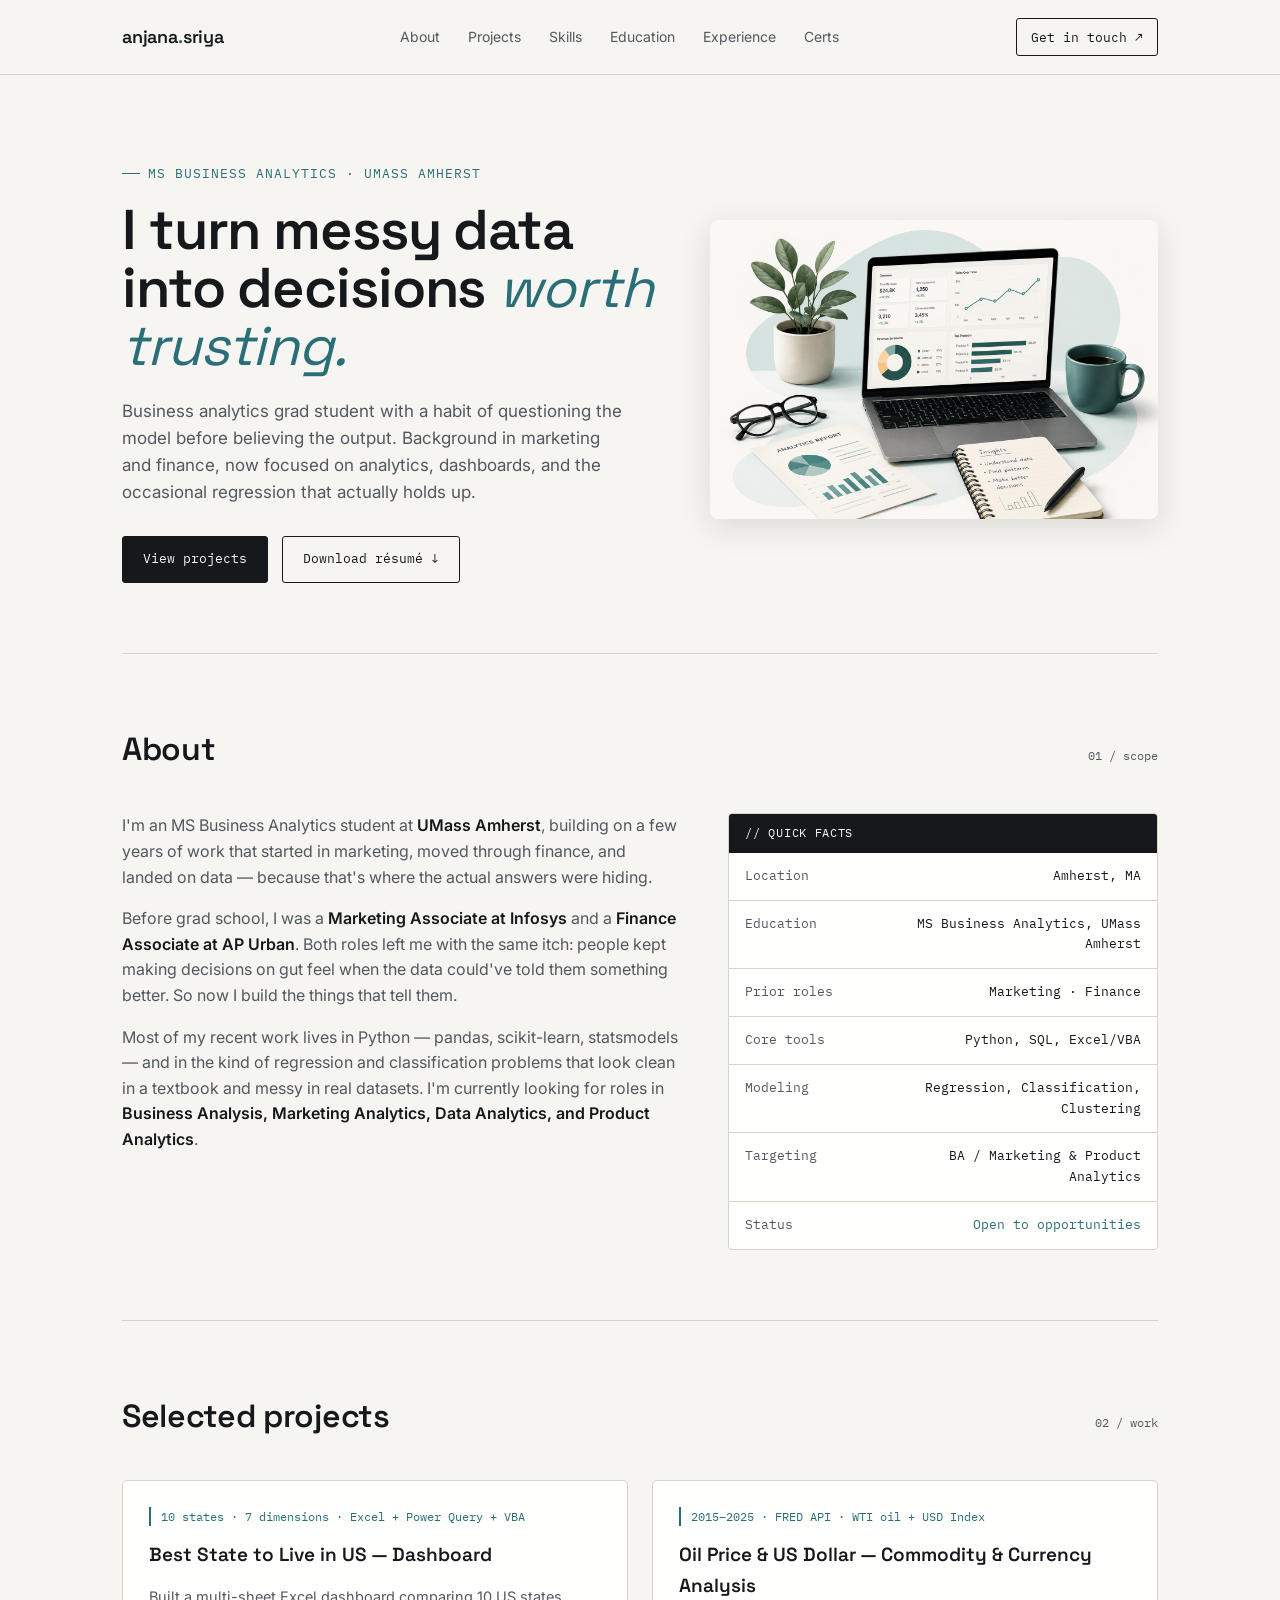
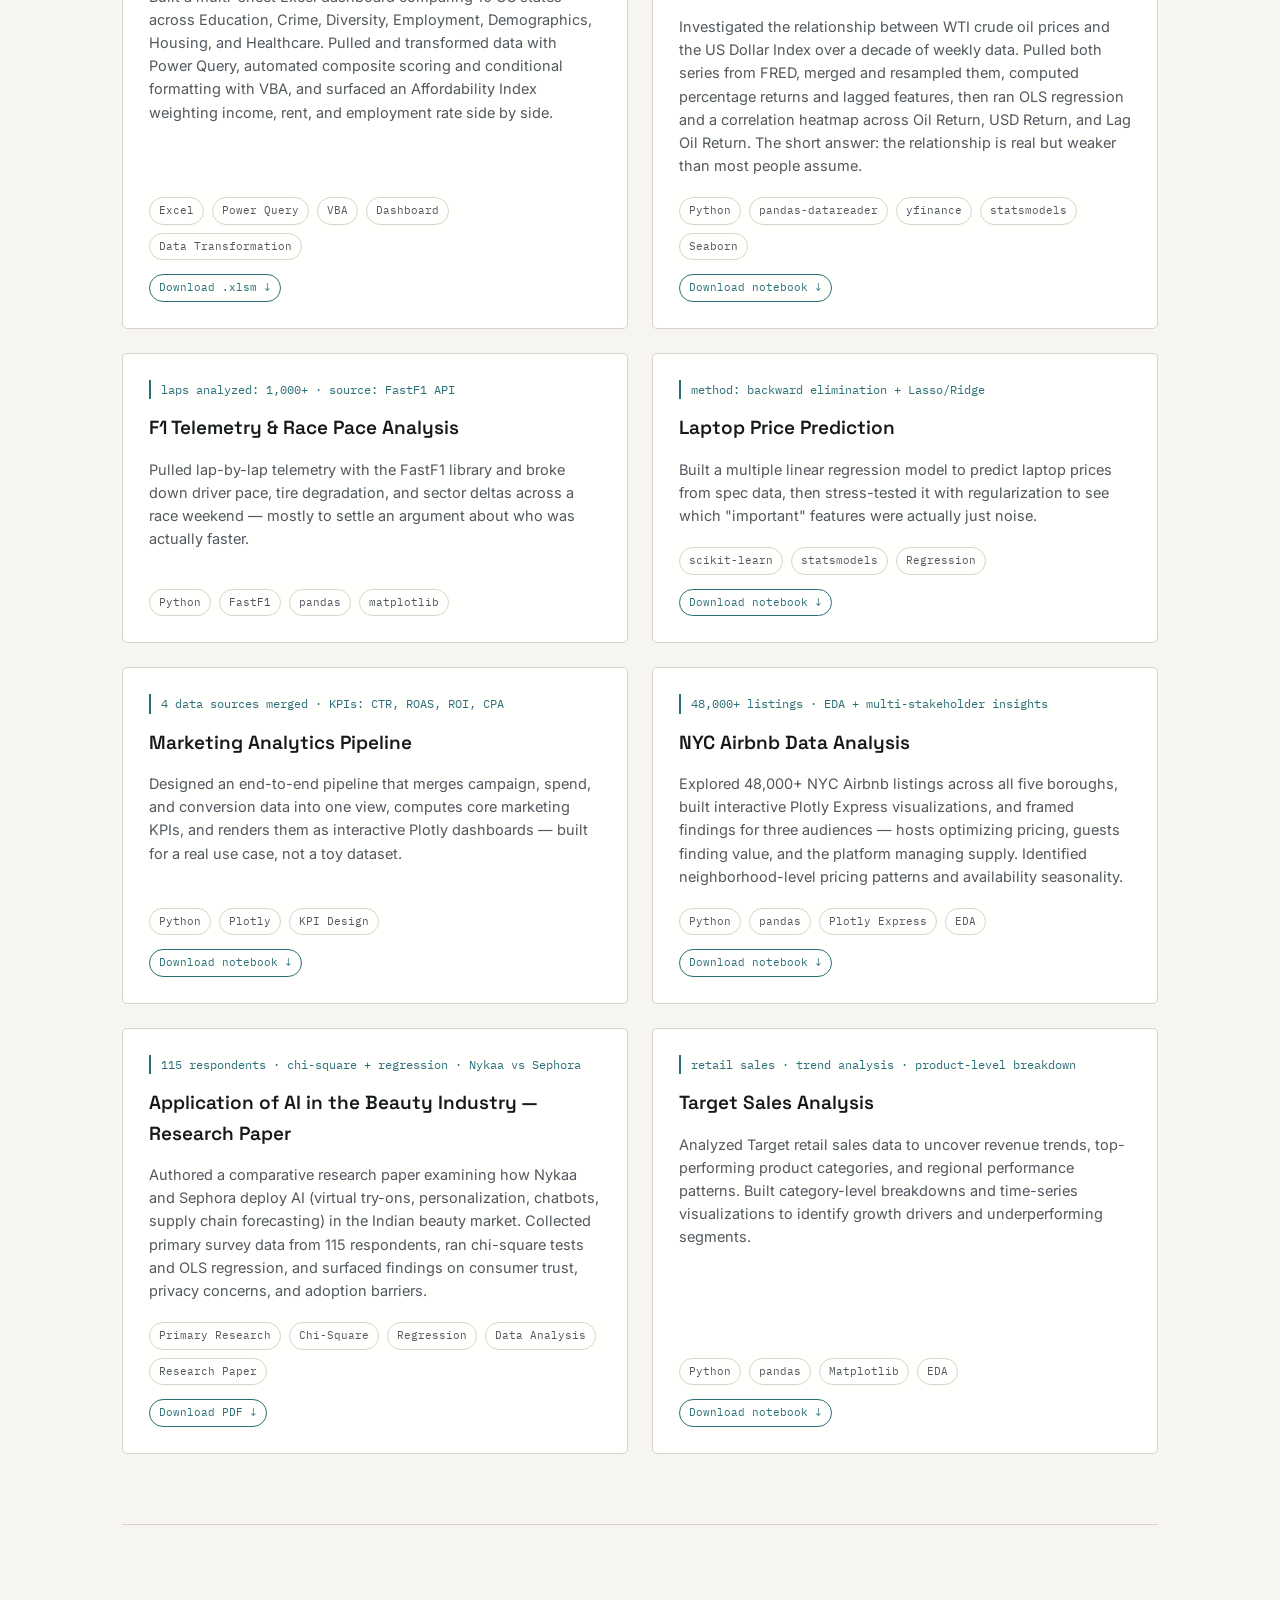
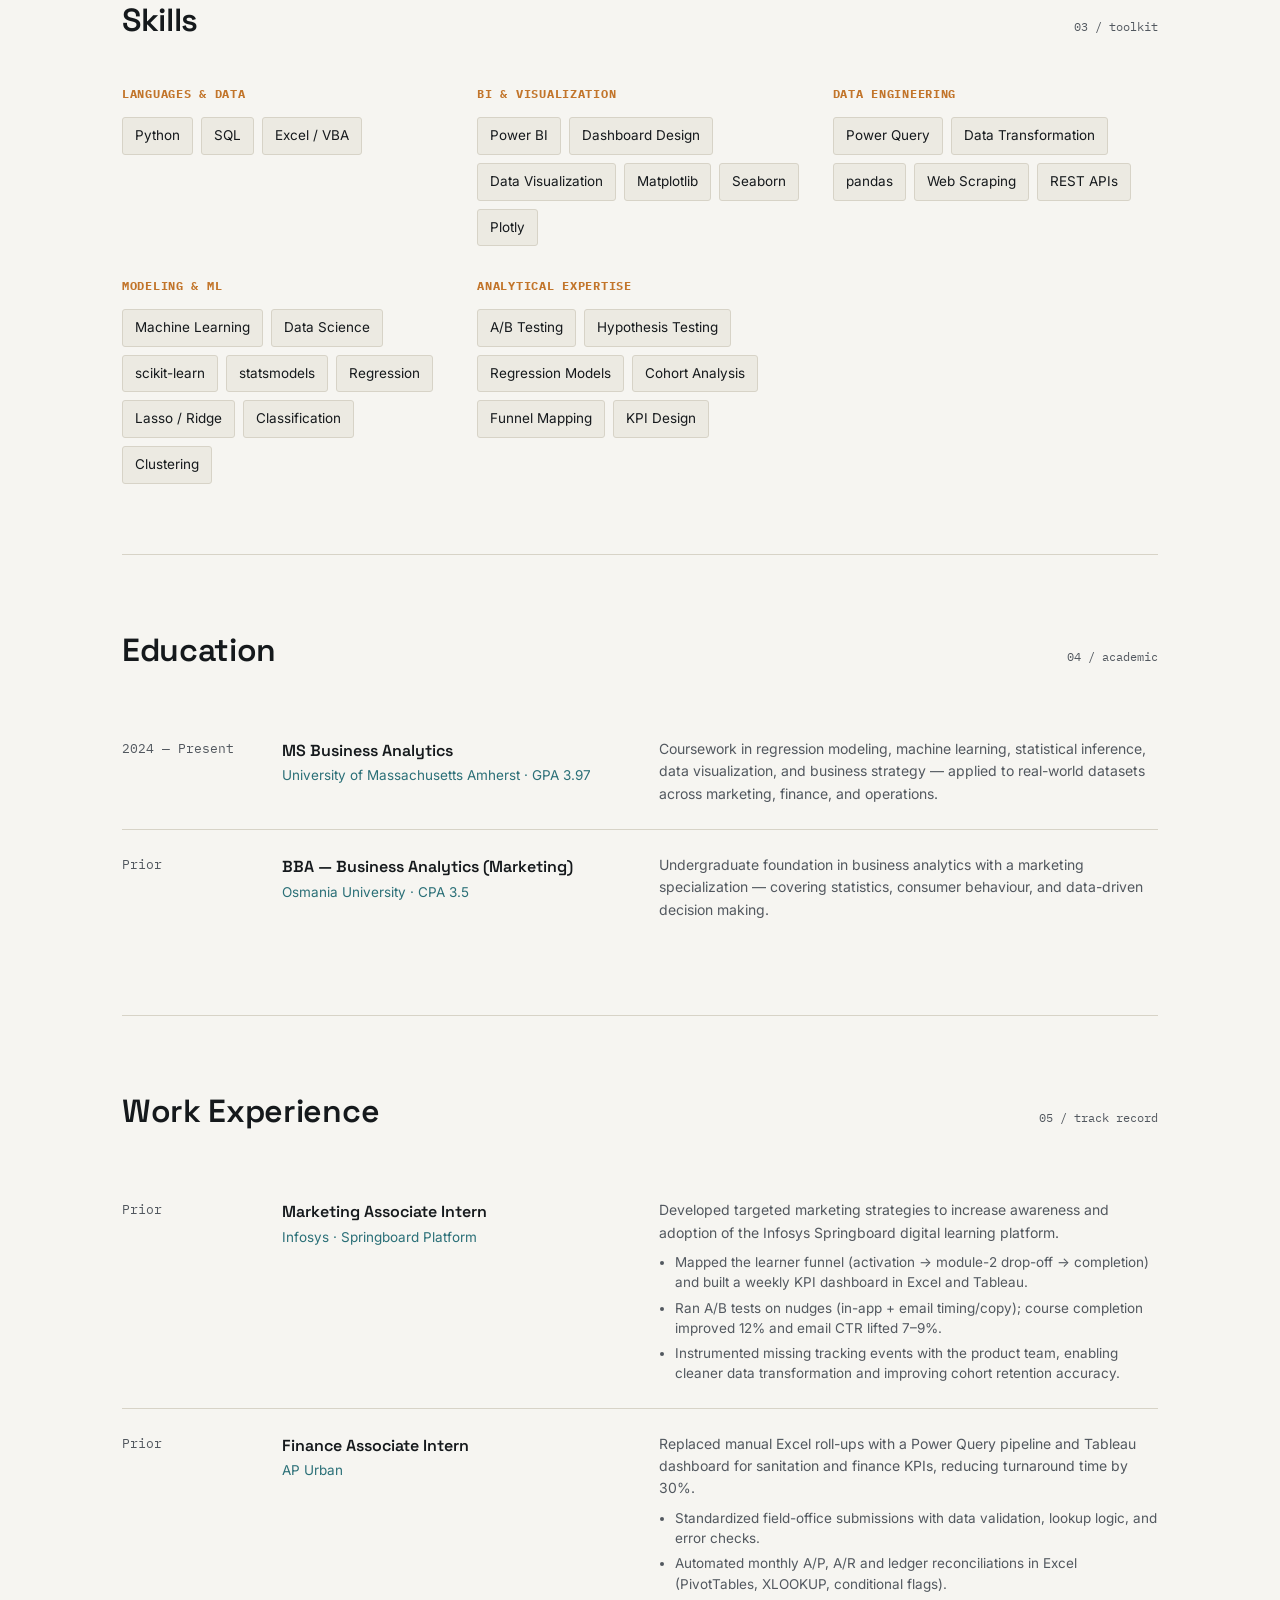
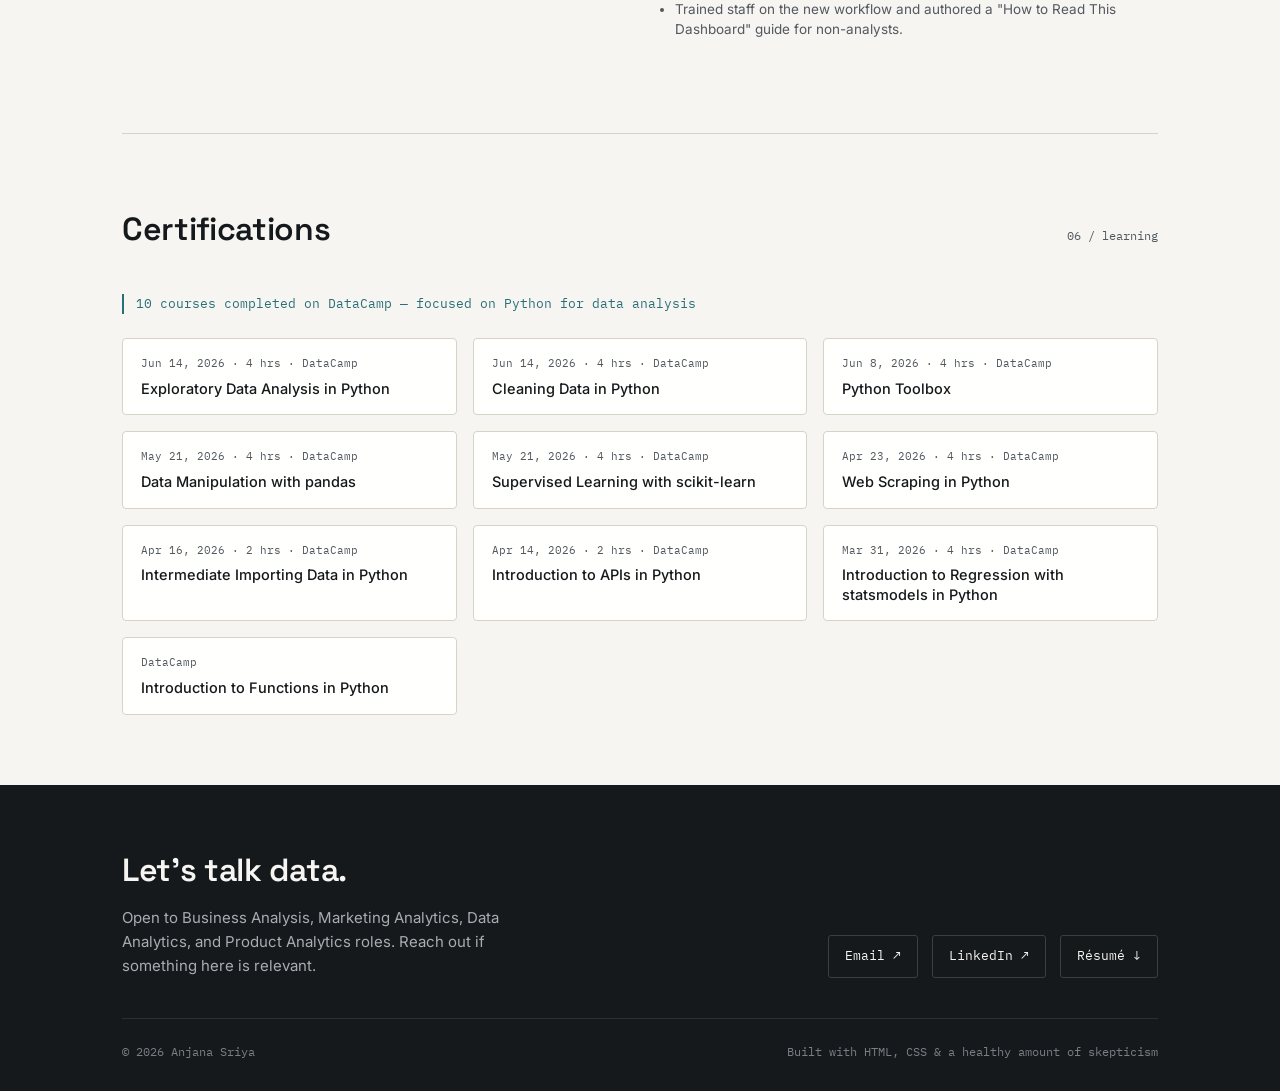
==== index.html @ f20e60b9 "Add files via upload" ====
<!DOCTYPE html>
<html lang="en">
<head>
<meta charset="UTF-8">
<meta name="viewport" content="width=device-width, initial-scale=1.0">
<title>Anjana Sriya — Business Analytics</title>
<link rel="preconnect" href="https://fonts.googleapis.com">
<link rel="preconnect" href="https://fonts.gstatic.com" crossorigin>
<link href="https://fonts.googleapis.com/css2?family=Space+Grotesk:wght@400;500;600;700&family=Inter:wght@400;500;600&family=IBM+Plex+Mono:wght@400;500&display=swap" rel="stylesheet">
<style>
  :root{
    --bg:#F6F5F1;
    --bg-alt:#ECEAE2;
    --ink:#15191C;
    --ink-soft:#52585F;
    --line:#D7D3C7;
    --teal:#2A6F77;
    --amber:#C2752B;
    --card:#FFFFFE;
    --font-display:'Space Grotesk', sans-serif;
    --font-body:'Inter', sans-serif;
    --font-mono:'IBM Plex Mono', monospace;
  }
  *{margin:0;padding:0;box-sizing:border-box;}
  html{scroll-behavior:smooth;}
  body{
    background:var(--bg);
    color:var(--ink);
    font-family:var(--font-body);
    line-height:1.6;
    -webkit-font-smoothing:antialiased;
  }
  a{color:inherit;text-decoration:none;}
  ::selection{background:var(--teal);color:#fff;}

  .wrap{max-width:1100px;margin:0 auto;padding:0 32px;}

  /* NAV */
  header{
    position:sticky;top:0;z-index:50;
    background:rgba(246,245,241,0.88);
    backdrop-filter:blur(8px);
    border-bottom:1px solid var(--line);
  }
  nav{
    display:flex;align-items:center;justify-content:space-between;
    max-width:1100px;margin:0 auto;padding:18px 32px;
  }
  .brand{
    font-family:var(--font-display);font-weight:600;font-size:18px;letter-spacing:-0.01em;
  }
  .brand span{color:var(--teal);}
  .nav-links{display:flex;gap:28px;font-size:14px;}
  .nav-links a{
    color:var(--ink-soft);position:relative;padding:4px 0;
    transition:color .2s ease;
  }
  .nav-links a:hover{color:var(--ink);}
  .nav-links a:focus-visible{outline:2px solid var(--teal);outline-offset:3px;}
  .nav-cta{
    font-family:var(--font-mono);font-size:12.5px;
    border:1px solid var(--ink);padding:8px 14px;border-radius:3px;
    transition:background .2s ease, color .2s ease;
  }
  .nav-cta:hover{background:var(--ink);color:var(--bg);}
  .nav-toggle{display:none;}

  /* HERO */
  .hero{
    padding:88px 0 70px;
    display:grid;grid-template-columns:1.1fr 0.9fr;gap:40px;align-items:center;
  }
  .eyebrow{
    font-family:var(--font-mono);font-size:12.5px;color:var(--teal);
    text-transform:uppercase;letter-spacing:.08em;margin-bottom:18px;
    display:flex;align-items:center;gap:8px;
  }
  .eyebrow::before{content:"";width:18px;height:1px;background:var(--teal);display:inline-block;}
  h1{
    font-family:var(--font-display);font-weight:600;
    font-size:clamp(34px,5vw,56px);line-height:1.04;letter-spacing:-0.02em;
    margin-bottom:22px;
  }
  h1 em{font-style:italic;font-weight:400;color:var(--teal);}
  .hero p.lede{
    font-size:17px;color:var(--ink-soft);max-width:46ch;margin-bottom:30px;
  }
  .hero-cta{display:flex;gap:14px;flex-wrap:wrap;}
  .btn{
    font-family:var(--font-mono);font-size:13px;padding:12px 20px;border-radius:3px;
    display:inline-flex;align-items:center;gap:8px;transition:all .2s ease;
    border:1px solid var(--ink);
  }
  .btn-solid{background:var(--ink);color:var(--bg);}
  .btn-solid:hover{background:var(--teal);border-color:var(--teal);}
  .btn-ghost{color:var(--ink);}
  .btn-ghost:hover{background:var(--ink);color:var(--bg);}

  .hero-viz{position:relative;}
  .hero-viz svg{width:100%;height:auto;}
  .viz-caption{
    font-family:var(--font-mono);font-size:11px;color:var(--ink-soft);
    text-align:right;margin-top:8px;
  }

  /* SECTION shell */
  section{padding:70px 0;border-top:1px solid var(--line);}
  .section-head{display:flex;align-items:baseline;justify-content:space-between;margin-bottom:38px;flex-wrap:wrap;gap:10px;}
  .section-num{
    font-family:var(--font-mono);font-size:12px;color:var(--ink-soft);
  }
  h2{
    font-family:var(--font-display);font-size:clamp(24px,3vw,32px);font-weight:600;letter-spacing:-0.01em;
  }

  /* ABOUT */
  .about-grid{display:grid;grid-template-columns:1.3fr 1fr;gap:48px;}
  .about-text p{color:var(--ink-soft);margin-bottom:16px;max-width:60ch;}
  .about-text p strong{color:var(--ink);font-weight:600;}
  .stat-block{
    font-family:var(--font-mono);font-size:13px;
    border:1px solid var(--line);background:var(--card);border-radius:4px;overflow:hidden;
  }
  .stat-block .row{
    display:flex;justify-content:space-between;padding:13px 16px;border-bottom:1px solid var(--line);
  }
  .stat-block .row:last-child{border-bottom:none;}
  .stat-block .row span:first-child{color:var(--ink-soft);}
  .stat-block .row span:last-child{text-align:right;max-width:60%;}
  .stat-head{
    background:var(--ink);color:var(--bg);padding:10px 16px;
    font-family:var(--font-mono);font-size:11.5px;letter-spacing:.06em;text-transform:uppercase;
  }

  /* PROJECTS */
  .project-grid{display:grid;grid-template-columns:1fr 1fr;gap:24px;}
  .project-card{
    background:var(--card);border:1px solid var(--line);border-radius:5px;
    padding:26px;display:flex;flex-direction:column;gap:14px;
    transition:border-color .2s ease, transform .2s ease;
  }
  .project-card:hover{border-color:var(--teal);transform:translateY(-2px);}
  .metric-line{
    font-family:var(--font-mono);font-size:12px;color:var(--teal);
    border-left:2px solid var(--teal);padding-left:10px;
  }
  .project-card h3{font-family:var(--font-display);font-size:19px;font-weight:600;}
  .project-card p{color:var(--ink-soft);font-size:14.5px;}
  .tag-row{display:flex;gap:8px;flex-wrap:wrap;margin-top:auto;padding-top:6px;}
  .tag{
    font-family:var(--font-mono);font-size:11px;color:var(--ink-soft);
    border:1px solid var(--line);padding:4px 9px;border-radius:20px;
  }

  /* SKILLS */
  .skills-grid{display:grid;grid-template-columns:repeat(3,1fr);gap:30px;}
  .skill-group h4{
    font-family:var(--font-mono);font-size:12px;color:var(--amber);
    text-transform:uppercase;letter-spacing:.06em;margin-bottom:14px;
  }
  .skill-chips{display:flex;flex-wrap:wrap;gap:8px;}
  .chip{
    font-size:13.5px;background:var(--bg-alt);padding:7px 12px;border-radius:3px;
    border:1px solid var(--line);
  }

  /* CERTIFICATIONS */
  .cert-intro{
    font-family:var(--font-mono);font-size:13px;color:var(--teal);
    margin-bottom:24px;border-left:2px solid var(--teal);padding-left:12px;
  }
  .cert-grid{display:grid;grid-template-columns:repeat(auto-fill,minmax(260px,1fr));gap:16px;}
  .cert-card{
    background:var(--card);border:1px solid var(--line);border-radius:4px;
    padding:16px 18px;display:flex;flex-direction:column;gap:6px;
    transition:border-color .2s ease;
  }
  .cert-card:hover{border-color:var(--teal);}
  .cert-meta{font-family:var(--font-mono);font-size:11px;color:var(--ink-soft);}
  .cert-name{font-size:14.5px;font-weight:500;line-height:1.35;}

  /* EXPERIENCE strip */
  .exp-list{display:flex;flex-direction:column;}
  .exp-item{
    display:grid;grid-template-columns:140px 1fr 1.4fr;gap:20px;
    padding:24px 0;border-bottom:1px solid var(--line);align-items:start;
  }
  .exp-item:last-child{border-bottom:none;}
  .exp-date{font-family:var(--font-mono);font-size:12.5px;color:var(--ink-soft);}
  .exp-role{font-weight:600;font-family:var(--font-display);font-size:16px;}
  .exp-org{color:var(--teal);font-size:13.5px;margin-top:2px;}
  .exp-desc{color:var(--ink-soft);font-size:14px;}
  .exp-bullets{margin-top:8px;padding-left:16px;display:flex;flex-direction:column;gap:5px;}
  .exp-bullets li{font-size:13.5px;color:var(--ink-soft);line-height:1.5;}

  /* CONTACT */
  footer{
    background:var(--ink);color:var(--bg);padding:60px 0 30px;
  }
  .footer-top{
    display:flex;justify-content:space-between;align-items:flex-end;flex-wrap:wrap;gap:24px;
    padding-bottom:40px;border-bottom:1px solid #2A2F33;margin-bottom:24px;
  }
  footer h2{color:var(--bg);}
  footer .lede{color:#A8ADB2;max-width:42ch;margin-top:10px;font-size:15px;}
  .footer-links{display:flex;gap:14px;flex-wrap:wrap;}
  .footer-links a{
    font-family:var(--font-mono);font-size:13px;border:1px solid #3A3F44;padding:10px 16px;border-radius:3px;
    color:var(--bg);transition:all .2s ease;
  }
  .footer-links a:hover{background:var(--teal);border-color:var(--teal);}
  .footer-bottom{
    display:flex;justify-content:space-between;font-family:var(--font-mono);font-size:11.5px;color:#7A7F84;flex-wrap:wrap;gap:8px;
  }

  @media (max-width:780px){
    .nav-links{display:none;}
    .hero{grid-template-columns:1fr;padding-top:56px;}
    .about-grid{grid-template-columns:1fr;}
    .project-grid{grid-template-columns:1fr;}
    .skills-grid{grid-template-columns:1fr;}
    .exp-item{grid-template-columns:1fr;gap:6px;}
  }

  @media (prefers-reduced-motion: reduce){
    *{animation-duration:0.01ms !important; transition-duration:0.01ms !important;}
  }

  .dot{opacity:0;animation:fadeIn .5s ease forwards;}
  .reg-line{stroke-dasharray:340;stroke-dashoffset:340;animation:draw 1.4s ease forwards .3s;}
  @keyframes draw{to{stroke-dashoffset:0;}}
  @keyframes fadeIn{to{opacity:1;}}
</style>
</head>
<body>

<header>
  <nav>
    <div class="brand">anjana<span>.</span>sriya</div>
    <div class="nav-links">
      <a href="#about">About</a>
      <a href="#projects">Projects</a>
      <a href="#skills">Skills</a>
      <a href="#education">Education</a>
      <a href="#experience">Experience</a>
      <a href="#certifications">Certs</a>
    </div>
    <a class="nav-cta" href="#contact">Get in touch ↗</a>
  </nav>
</header>

<main class="wrap">

  <!-- HERO -->
  <section class="hero" style="border-top:none;padding-top:88px;">
    <div>
      <div class="eyebrow">MS Business Analytics · UMass Amherst</div>
      <h1>I turn messy data into decisions <em>worth trusting.</em></h1>
      <p class="lede">Business analytics grad student with a habit of questioning the model before believing the output. Background in marketing and finance, now focused on analytics, dashboards, and the occasional regression that actually holds up.</p>
      <div class="hero-cta">
        <a class="btn btn-solid" href="#projects">View projects</a>
        <a class="btn btn-ghost" href="resume.docx">Download résumé ↓</a>
      </div>
    </div>
    <div class="hero-viz">
      <img src="hero.png" alt="Analytics dashboard workspace" style="width:100%;border-radius:8px;box-shadow:0 8px 32px rgba(21,25,28,0.12);">
    </div>
  </section>

  <!-- ABOUT -->
  <section id="about">
    <div class="section-head">
      <h2>About</h2>
      <span class="section-num">01 / scope</span>
    </div>
    <div class="about-grid">
      <div class="about-text">
        <p>I'm an MS Business Analytics student at <strong>UMass Amherst</strong>, building on a few years of work that started in marketing, moved through finance, and landed on data — because that's where the actual answers were hiding.</p>
        <p>Before grad school, I was a <strong>Marketing Associate at Infosys</strong> and a <strong>Finance Associate at AP Urban</strong>. Both roles left me with the same itch: people kept making decisions on gut feel when the data could've told them something better. So now I build the things that tell them.</p>
        <p>Most of my recent work lives in Python — pandas, scikit-learn, statsmodels — and in the kind of regression and classification problems that look clean in a textbook and messy in real datasets. I'm currently looking for roles in <strong>Business Analysis, Marketing Analytics, Data Analytics, and Product Analytics</strong>.</p>
      </div>
      <div class="stat-block">
        <div class="stat-head">// quick facts</div>
        <div class="row"><span>Location</span><span>Amherst, MA</span></div>
        <div class="row"><span>Education</span><span>MS Business Analytics, UMass Amherst</span></div>
        <div class="row"><span>Prior roles</span><span>Marketing · Finance</span></div>
        <div class="row"><span>Core tools</span><span>Python, SQL, Excel/VBA</span></div>
        <div class="row"><span>Modeling</span><span>Regression, Classification, Clustering</span></div>
        <div class="row"><span>Targeting</span><span>BA / Marketing &amp; Product Analytics</span></div>
        <div class="row"><span>Status</span><span style="color:#2A6F77;">Open to opportunities</span></div>
      </div>
    </div>
  </section>

  <!-- PROJECTS -->
  <section id="projects">
    <div class="section-head">
      <h2>Selected projects</h2>
      <span class="section-num">02 / work</span>
    </div>
    <div class="project-grid">

      <div class="project-card">
        <div class="metric-line">10 states · 7 dimensions · Excel + Power Query + VBA</div>
        <h3>Best State to Live in US — Dashboard</h3>
        <p>Built a multi-sheet Excel dashboard comparing 10 US states across Education, Crime, Diversity, Employment, Demographics, Housing, and Healthcare. Pulled and transformed data with Power Query, automated composite scoring and conditional formatting with VBA, and surfaced an Affordability Index weighting income, rent, and employment rate side by side.</p>
        <div class="tag-row">
          <span class="tag">Excel</span><span class="tag">Power Query</span><span class="tag">VBA</span><span class="tag">Dashboard</span><span class="tag">Data Transformation</span>
        </div>
        <div class="tag-row" style="margin-top:0;padding-top:0;">
          <a href="Best_State_Dashboard.xlsm" download class="tag" style="color:var(--teal);border-color:var(--teal);">Download .xlsm ↓</a>
        </div>
      </div>

      <div class="project-card">
        <div class="metric-line">2015–2025 · FRED API · WTI oil + USD Index</div>
        <h3>Oil Price &amp; US Dollar — Commodity &amp; Currency Analysis</h3>
        <p>Investigated the relationship between WTI crude oil prices and the US Dollar Index over a decade of weekly data. Pulled both series from FRED, merged and resampled them, computed percentage returns and lagged features, then ran OLS regression and a correlation heatmap across Oil Return, USD Return, and Lag Oil Return. The short answer: the relationship is real but weaker than most people assume.</p>
        <div class="tag-row">
          <span class="tag">Python</span><span class="tag">pandas-datareader</span><span class="tag">yfinance</span><span class="tag">statsmodels</span><span class="tag">Seaborn</span>
        </div>
        <div class="tag-row" style="margin-top:0;padding-top:0;">
          <a href="Oil_Price_USD_Analysis.ipynb" download class="tag" style="color:var(--teal);border-color:var(--teal);">Download notebook ↓</a>
        </div>
      </div>

      <div class="project-card">
        <div class="metric-line">laps analyzed: 1,000+ · source: FastF1 API</div>
        <h3>F1 Telemetry &amp; Race Pace Analysis</h3>
        <p>Pulled lap-by-lap telemetry with the FastF1 library and broke down driver pace, tire degradation, and sector deltas across a race weekend — mostly to settle an argument about who was actually faster.</p>
        <div class="tag-row">
          <span class="tag">Python</span><span class="tag">FastF1</span><span class="tag">pandas</span><span class="tag">matplotlib</span>
        </div>
      </div>

      <div class="project-card">
        <div class="metric-line">method: backward elimination + Lasso/Ridge</div>
        <h3>Laptop Price Prediction</h3>
        <p>Built a multiple linear regression model to predict laptop prices from spec data, then stress-tested it with regularization to see which "important" features were actually just noise.</p>
        <div class="tag-row">
          <span class="tag">scikit-learn</span><span class="tag">statsmodels</span><span class="tag">Regression</span>
        </div>
        <div class="tag-row" style="margin-top:0;padding-top:0;">
          <a href="Laptop_Price_Prediction.ipynb" download class="tag" style="color:var(--teal);border-color:var(--teal);">Download notebook ↓</a>
        </div>
      </div>

      <div class="project-card">
        <div class="metric-line">4 data sources merged · KPIs: CTR, ROAS, ROI, CPA</div>
        <h3>Marketing Analytics Pipeline</h3>
        <p>Designed an end-to-end pipeline that merges campaign, spend, and conversion data into one view, computes core marketing KPIs, and renders them as interactive Plotly dashboards — built for a real use case, not a toy dataset.</p>
        <div class="tag-row">
          <span class="tag">Python</span><span class="tag">Plotly</span><span class="tag">KPI Design</span>
        </div>
        <div class="tag-row" style="margin-top:0;padding-top:0;">
          <a href="Marketing_Analytics_Pipeline.ipynb" download class="tag" style="color:var(--teal);border-color:var(--teal);">Download notebook ↓</a>
        </div>
      </div>

      <div class="project-card">
        <div class="metric-line">48,000+ listings · EDA + multi-stakeholder insights</div>
        <h3>NYC Airbnb Data Analysis</h3>
        <p>Explored 48,000+ NYC Airbnb listings across all five boroughs, built interactive Plotly Express visualizations, and framed findings for three audiences — hosts optimizing pricing, guests finding value, and the platform managing supply. Identified neighborhood-level pricing patterns and availability seasonality.</p>
        <div class="tag-row">
          <span class="tag">Python</span><span class="tag">pandas</span><span class="tag">Plotly Express</span><span class="tag">EDA</span>
        </div>
        <div class="tag-row" style="margin-top:0;padding-top:0;">
          <a href="NYC_Airbnb_Analysis.ipynb" download class="tag" style="color:var(--teal);border-color:var(--teal);">Download notebook ↓</a>
        </div>
      </div>

      <div class="project-card">
        <div class="metric-line">115 respondents · chi-square + regression · Nykaa vs Sephora</div>
        <h3>Application of AI in the Beauty Industry — Research Paper</h3>
        <p>Authored a comparative research paper examining how Nykaa and Sephora deploy AI (virtual try-ons, personalization, chatbots, supply chain forecasting) in the Indian beauty market. Collected primary survey data from 115 respondents, ran chi-square tests and OLS regression, and surfaced findings on consumer trust, privacy concerns, and adoption barriers.</p>
        <div class="tag-row">
          <span class="tag">Primary Research</span><span class="tag">Chi-Square</span><span class="tag">Regression</span><span class="tag">Data Analysis</span><span class="tag">Research Paper</span>
        </div>
        <div class="tag-row" style="margin-top:0;padding-top:0;">
          <a href="AI_in_Beauty_Industry_Research.pdf" download class="tag" style="color:var(--teal);border-color:var(--teal);">Download PDF ↓</a>
        </div>
      </div>

      <div class="project-card">
        <div class="metric-line">retail sales · trend analysis · product-level breakdown</div>
        <h3>Target Sales Analysis</h3>
        <p>Analyzed Target retail sales data to uncover revenue trends, top-performing product categories, and regional performance patterns. Built category-level breakdowns and time-series visualizations to identify growth drivers and underperforming segments.</p>
        <div class="tag-row">
          <span class="tag">Python</span><span class="tag">pandas</span><span class="tag">Matplotlib</span><span class="tag">EDA</span>
        </div>
        <div class="tag-row" style="margin-top:0;padding-top:0;">
          <a href="Target_Sales_Analysis.ipynb" download class="tag" style="color:var(--teal);border-color:var(--teal);">Download notebook ↓</a>
        </div>
      </div>

    </div>
  </section>

  <!-- SKILLS -->
  <section id="skills">
    <div class="section-head">
      <h2>Skills</h2>
      <span class="section-num">03 / toolkit</span>
    </div>
    <div class="skills-grid">
      <div class="skill-group">
        <h4>Languages &amp; data</h4>
        <div class="skill-chips">
          <span class="chip">Python</span><span class="chip">SQL</span><span class="chip">Excel / VBA</span>
        </div>
      </div>
      <div class="skill-group">
        <h4>BI &amp; Visualization</h4>
        <div class="skill-chips">
          <span class="chip">Power BI</span><span class="chip">Dashboard Design</span><span class="chip">Data Visualization</span><span class="chip">Matplotlib</span><span class="chip">Seaborn</span><span class="chip">Plotly</span>
        </div>
      </div>
      <div class="skill-group">
        <h4>Data Engineering</h4>
        <div class="skill-chips">
          <span class="chip">Power Query</span><span class="chip">Data Transformation</span><span class="chip">pandas</span><span class="chip">Web Scraping</span><span class="chip">REST APIs</span>
        </div>
      </div>
      <div class="skill-group">
        <h4>Modeling &amp; ML</h4>
        <div class="skill-chips">
          <span class="chip">Machine Learning</span><span class="chip">Data Science</span><span class="chip">scikit-learn</span><span class="chip">statsmodels</span><span class="chip">Regression</span><span class="chip">Lasso / Ridge</span><span class="chip">Classification</span><span class="chip">Clustering</span>
        </div>
      </div>
      <div class="skill-group">
        <h4>Analytical Expertise</h4>
        <div class="skill-chips">
          <span class="chip">A/B Testing</span><span class="chip">Hypothesis Testing</span><span class="chip">Regression Models</span><span class="chip">Cohort Analysis</span><span class="chip">Funnel Mapping</span><span class="chip">KPI Design</span>
        </div>
      </div>
    </div>
  </section>

  <!-- EDUCATION -->
  <section id="education">
    <div class="section-head">
      <h2>Education</h2>
      <span class="section-num">04 / academic</span>
    </div>
    <div class="exp-list">
      <div class="exp-item">
        <div class="exp-date">2024 — Present</div>
        <div>
          <div class="exp-role">MS Business Analytics</div>
          <div class="exp-org">University of Massachusetts Amherst · GPA 3.97</div>
        </div>
        <div class="exp-desc">Coursework in regression modeling, machine learning, statistical inference, data visualization, and business strategy — applied to real-world datasets across marketing, finance, and operations.</div>
      </div>
      <div class="exp-item">
        <div class="exp-date">Prior</div>
        <div>
          <div class="exp-role">BBA — Business Analytics (Marketing)</div>
          <div class="exp-org">Osmania University · CPA 3.5</div>
        </div>
        <div class="exp-desc">Undergraduate foundation in business analytics with a marketing specialization — covering statistics, consumer behaviour, and data-driven decision making.</div>
      </div>
    </div>
  </section>

  <!-- WORK EXPERIENCE -->
  <section id="experience">
    <div class="section-head">
      <h2>Work Experience</h2>
      <span class="section-num">05 / track record</span>
    </div>
    <div class="exp-list">
      <div class="exp-item">
        <div class="exp-date">Prior</div>
        <div>
          <div class="exp-role">Marketing Associate Intern</div>
          <div class="exp-org">Infosys · Springboard Platform</div>
        </div>
        <div class="exp-desc">
          Developed targeted marketing strategies to increase awareness and adoption of the Infosys Springboard digital learning platform.
          <ul class="exp-bullets">
            <li>Mapped the learner funnel (activation → module-2 drop-off → completion) and built a weekly KPI dashboard in Excel and Tableau.</li>
            <li>Ran A/B tests on nudges (in-app + email timing/copy); course completion improved 12% and email CTR lifted 7–9%.</li>
            <li>Instrumented missing tracking events with the product team, enabling cleaner data transformation and improving cohort retention accuracy.</li>
          </ul>
        </div>
      </div>
      <div class="exp-item">
        <div class="exp-date">Prior</div>
        <div>
          <div class="exp-role">Finance Associate Intern</div>
          <div class="exp-org">AP Urban</div>
        </div>
        <div class="exp-desc">
          Replaced manual Excel roll-ups with a Power Query pipeline and Tableau dashboard for sanitation and finance KPIs, reducing turnaround time by 30%.
          <ul class="exp-bullets">
            <li>Standardized field-office submissions with data validation, lookup logic, and error checks.</li>
            <li>Automated monthly A/P, A/R and ledger reconciliations in Excel (PivotTables, XLOOKUP, conditional flags).</li>
            <li>Trained staff on the new workflow and authored a "How to Read This Dashboard" guide for non-analysts.</li>
          </ul>
        </div>
      </div>
    </div>
  </section>

  <!-- CERTIFICATIONS -->
  <section id="certifications">
    <div class="section-head">
      <h2>Certifications</h2>
      <span class="section-num">06 / learning</span>
    </div>
    <div class="cert-intro">10 courses completed on DataCamp — focused on Python for data analysis</div>
    <div class="cert-grid">
      <div class="cert-card">
        <div class="cert-meta">Jun 14, 2026 · 4 hrs · DataCamp</div>
        <div class="cert-name">Exploratory Data Analysis in Python</div>
      </div>
      <div class="cert-card">
        <div class="cert-meta">Jun 14, 2026 · 4 hrs · DataCamp</div>
        <div class="cert-name">Cleaning Data in Python</div>
      </div>
      <div class="cert-card">
        <div class="cert-meta">Jun 8, 2026 · 4 hrs · DataCamp</div>
        <div class="cert-name">Python Toolbox</div>
      </div>
      <div class="cert-card">
        <div class="cert-meta">May 21, 2026 · 4 hrs · DataCamp</div>
        <div class="cert-name">Data Manipulation with pandas</div>
      </div>
      <div class="cert-card">
        <div class="cert-meta">May 21, 2026 · 4 hrs · DataCamp</div>
        <div class="cert-name">Supervised Learning with scikit-learn</div>
      </div>
      <div class="cert-card">
        <div class="cert-meta">Apr 23, 2026 · 4 hrs · DataCamp</div>
        <div class="cert-name">Web Scraping in Python</div>
      </div>
      <div class="cert-card">
        <div class="cert-meta">Apr 16, 2026 · 2 hrs · DataCamp</div>
        <div class="cert-name">Intermediate Importing Data in Python</div>
      </div>
      <div class="cert-card">
        <div class="cert-meta">Apr 14, 2026 · 2 hrs · DataCamp</div>
        <div class="cert-name">Introduction to APIs in Python</div>
      </div>
      <div class="cert-card">
        <div class="cert-meta">Mar 31, 2026 · 4 hrs · DataCamp</div>
        <div class="cert-name">Introduction to Regression with statsmodels in Python</div>
      </div>
      <div class="cert-card">
        <div class="cert-meta">DataCamp</div>
        <div class="cert-name">Introduction to Functions in Python</div>
      </div>
    </div>
  </section>

</main>

<footer id="contact">
  <div class="wrap">
    <div class="footer-top">
      <div>
        <h2>Let's talk data.</h2>
        <p class="lede">Open to Business Analysis, Marketing Analytics, Data Analytics, and Product Analytics roles. Reach out if something here is relevant.</p>
      </div>
      <div class="footer-links">
        <a href="mailto:anjanasriya20@gmail.com">Email ↗</a>
        <a href="https://www.linkedin.com/in/anjanasriya/" target="_blank">LinkedIn ↗</a>
        <a href="resume.docx">Résumé ↓</a>
      </div>
    </div>
    <div class="footer-bottom">
      <span>© 2026 Anjana Sriya</span>
      <span>Built with HTML, CSS &amp; a healthy amount of skepticism</span>
    </div>
  </div>
</footer>

</body>
</html>
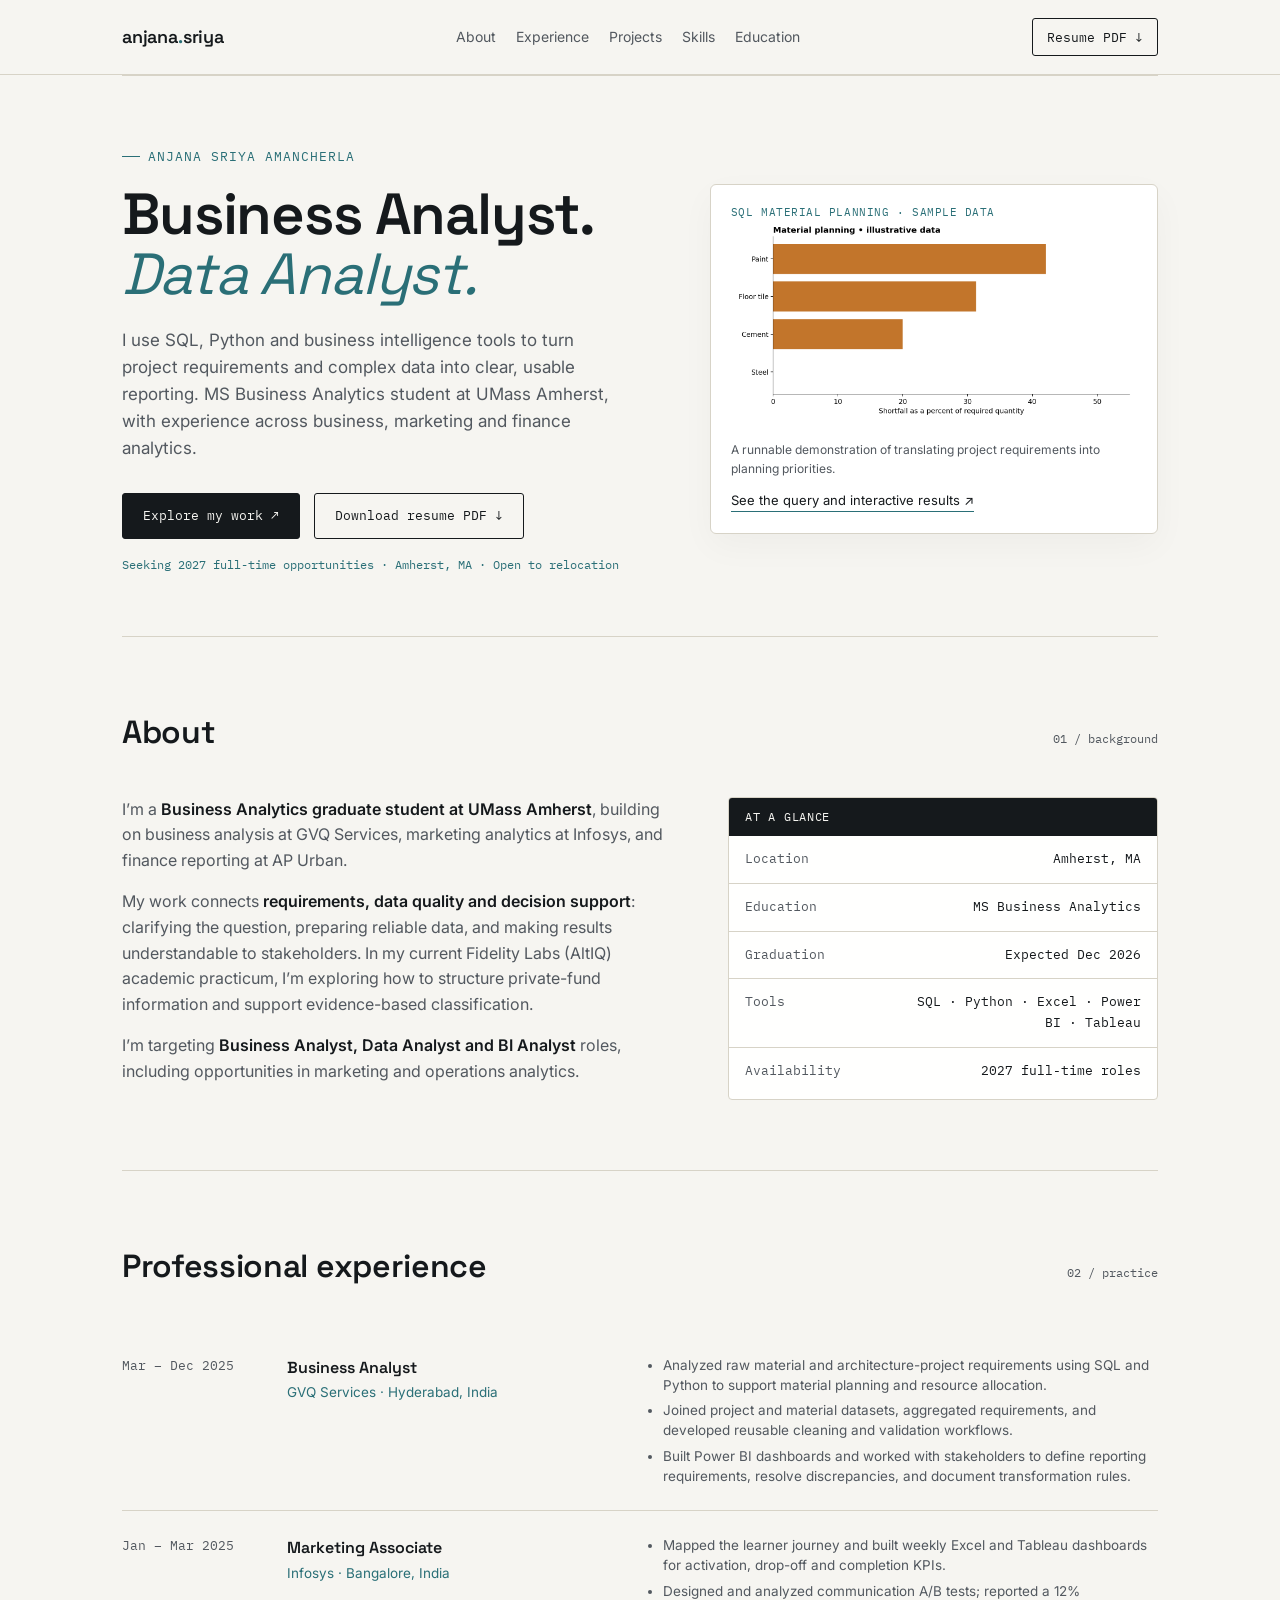
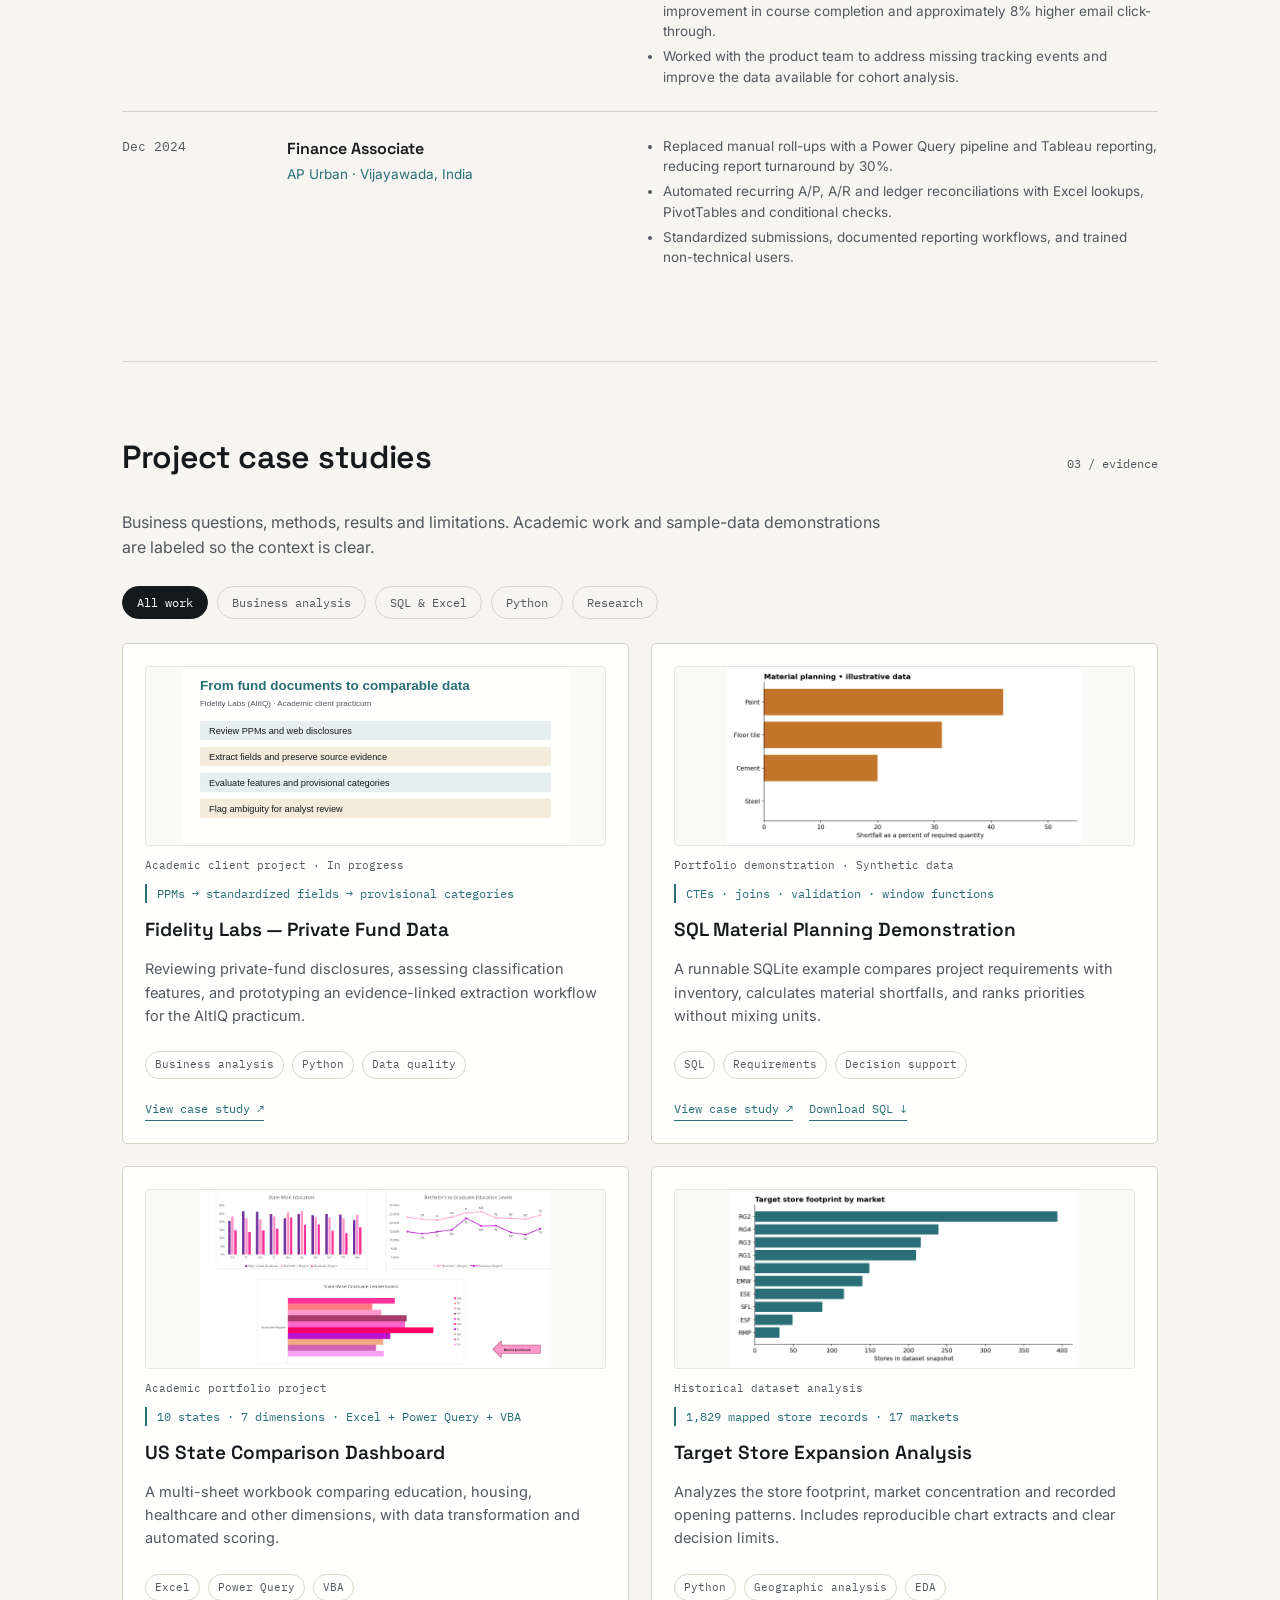
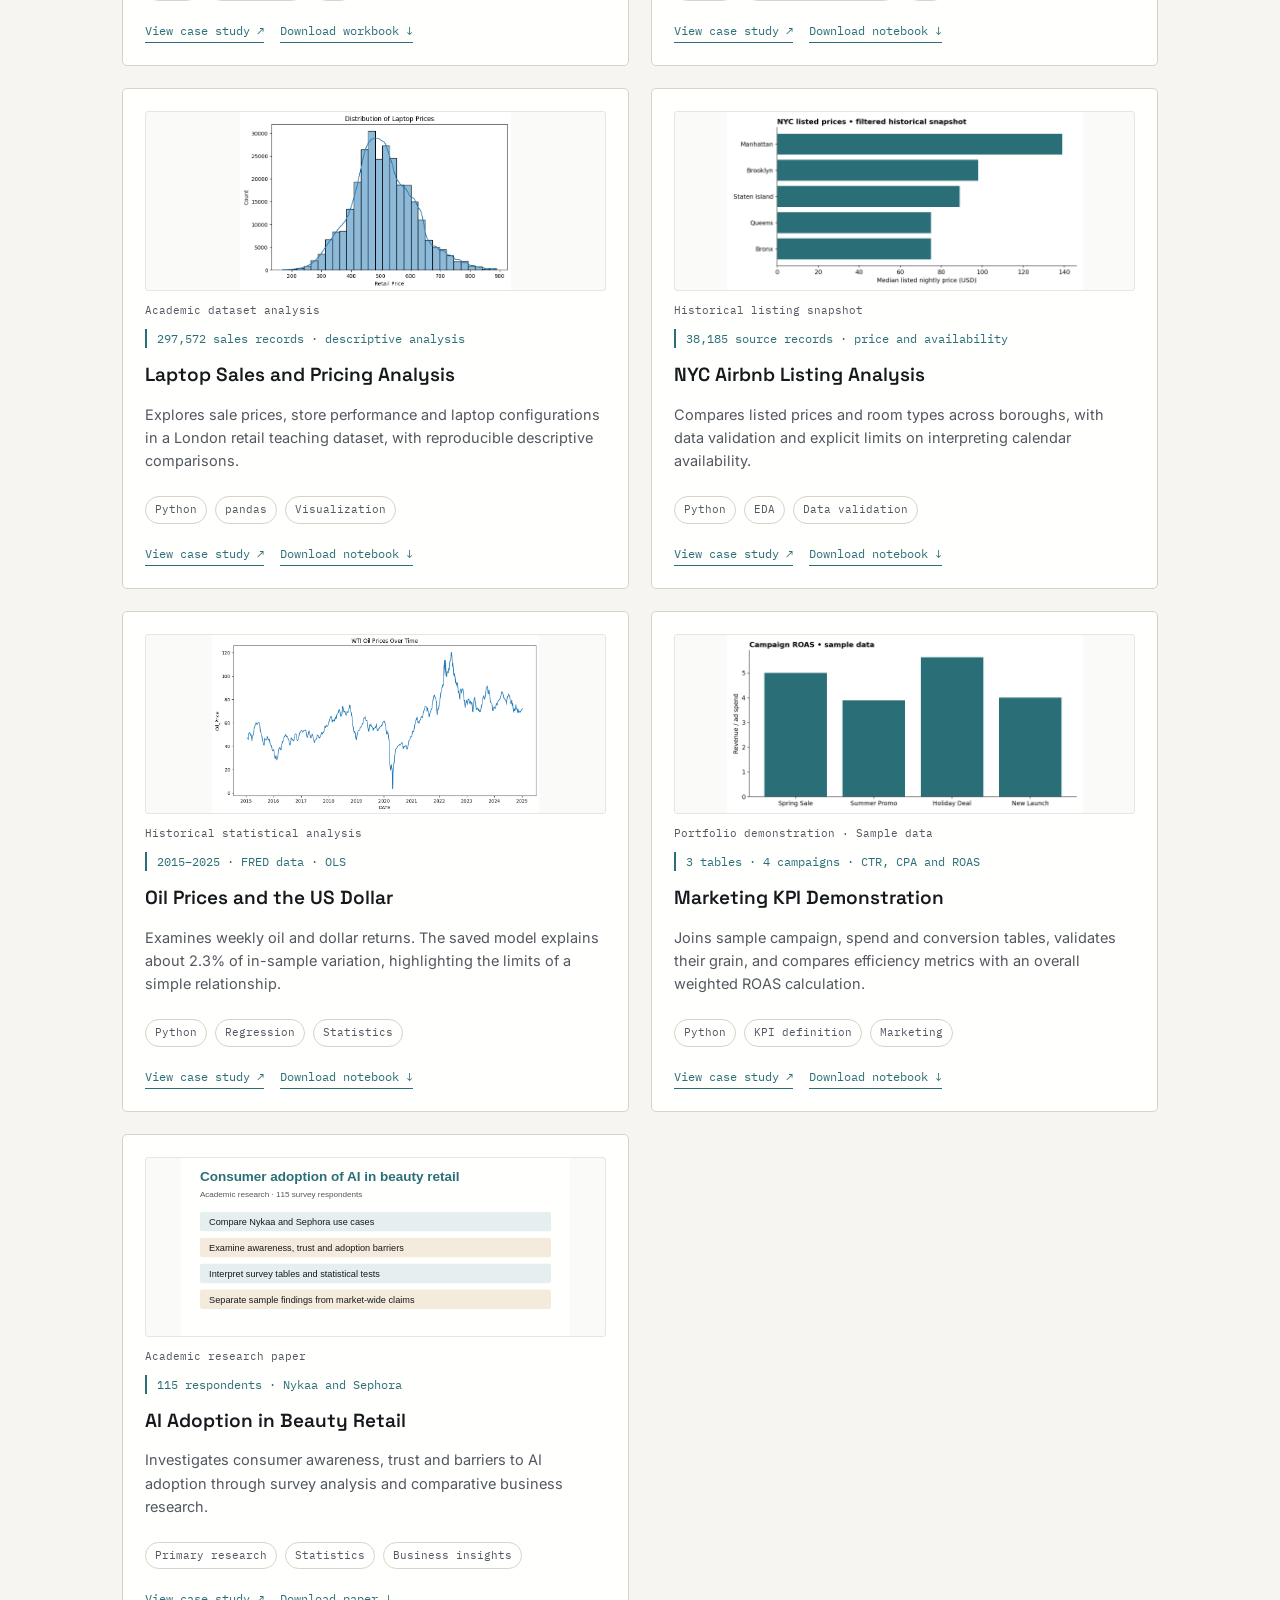
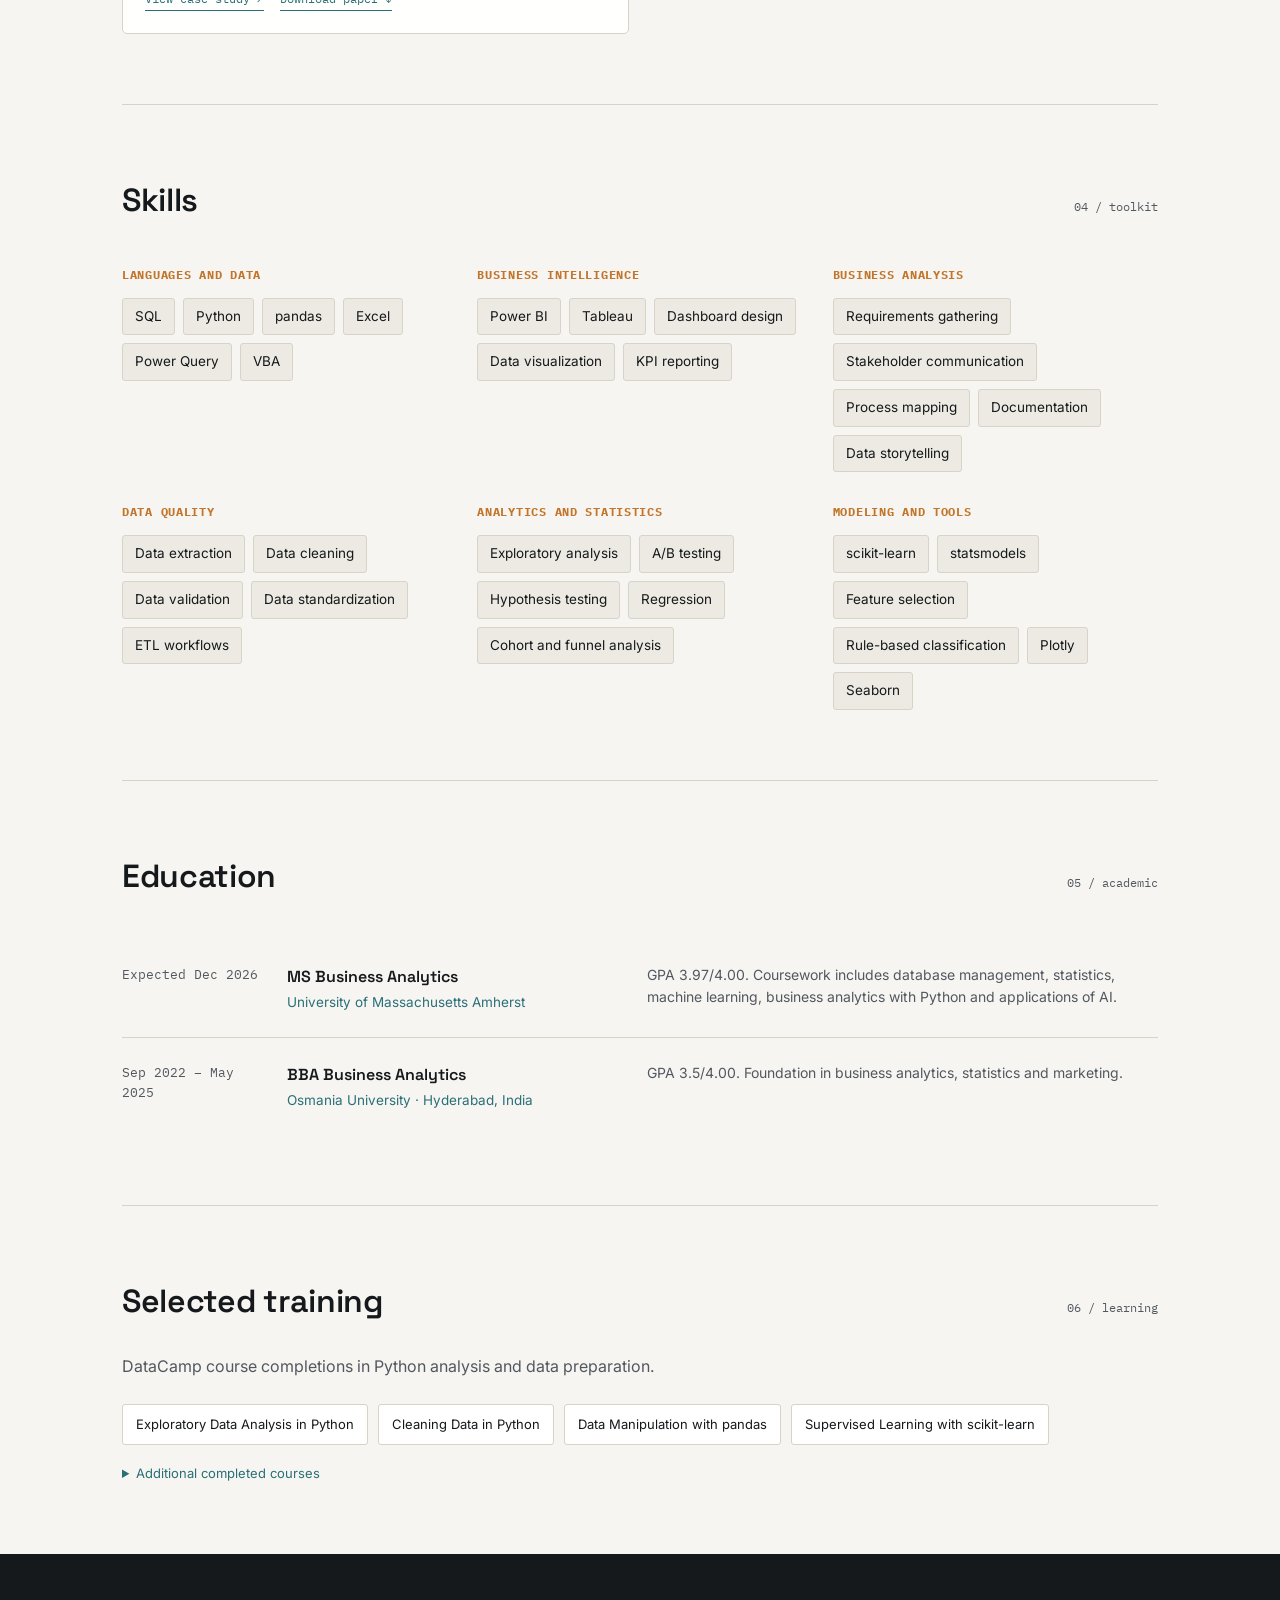
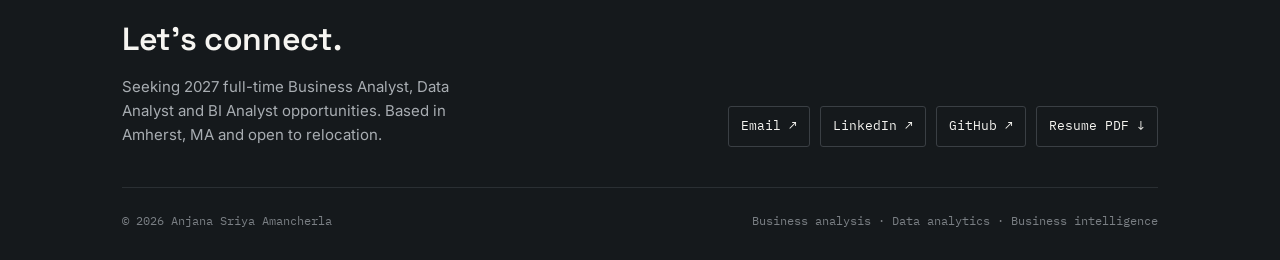
==== commit 8681c021: "Refresh analyst portfolio with current resume and verified project evidence Add GVQ and the Fidelity" ====
--- a/index.html
+++ b/index.html
@@ -1,579 +1,11 @@
-<!DOCTYPE html>
-<html lang="en">
-<head>
-<meta charset="UTF-8">
-<meta name="viewport" content="width=device-width, initial-scale=1.0">
-<title>Anjana Sriya — Business Analytics</title>
-<link rel="preconnect" href="https://fonts.googleapis.com">
-<link rel="preconnect" href="https://fonts.gstatic.com" crossorigin>
-<link href="https://fonts.googleapis.com/css2?family=Space+Grotesk:wght@400;500;600;700&family=Inter:wght@400;500;600&family=IBM+Plex+Mono:wght@400;500&display=swap" rel="stylesheet">
-<style>
-  :root{
-    --bg:#F6F5F1;
-    --bg-alt:#ECEAE2;
-    --ink:#15191C;
-    --ink-soft:#52585F;
-    --line:#D7D3C7;
-    --teal:#2A6F77;
-    --amber:#C2752B;
-    --card:#FFFFFE;
-    --font-display:'Space Grotesk', sans-serif;
-    --font-body:'Inter', sans-serif;
-    --font-mono:'IBM Plex Mono', monospace;
-  }
-  *{margin:0;padding:0;box-sizing:border-box;}
-  html{scroll-behavior:smooth;}
-  body{
-    background:var(--bg);
-    color:var(--ink);
-    font-family:var(--font-body);
-    line-height:1.6;
-    -webkit-font-smoothing:antialiased;
-  }
-  a{color:inherit;text-decoration:none;}
-  ::selection{background:var(--teal);color:#fff;}
-
-  .wrap{max-width:1100px;margin:0 auto;padding:0 32px;}
-
-  /* NAV */
-  header{
-    position:sticky;top:0;z-index:50;
-    background:rgba(246,245,241,0.88);
-    backdrop-filter:blur(8px);
-    border-bottom:1px solid var(--line);
-  }
-  nav{
-    display:flex;align-items:center;justify-content:space-between;
-    max-width:1100px;margin:0 auto;padding:18px 32px;
-  }
-  .brand{
-    font-family:var(--font-display);font-weight:600;font-size:18px;letter-spacing:-0.01em;
-  }
-  .brand span{color:var(--teal);}
-  .nav-links{display:flex;gap:28px;font-size:14px;}
-  .nav-links a{
-    color:var(--ink-soft);position:relative;padding:4px 0;
-    transition:color .2s ease;
-  }
-  .nav-links a:hover{color:var(--ink);}
-  .nav-links a:focus-visible{outline:2px solid var(--teal);outline-offset:3px;}
-  .nav-cta{
-    font-family:var(--font-mono);font-size:12.5px;
-    border:1px solid var(--ink);padding:8px 14px;border-radius:3px;
-    transition:background .2s ease, color .2s ease;
-  }
-  .nav-cta:hover{background:var(--ink);color:var(--bg);}
-  .nav-toggle{display:none;}
-
-  /* HERO */
-  .hero{
-    padding:88px 0 70px;
-    display:grid;grid-template-columns:1.1fr 0.9fr;gap:40px;align-items:center;
-  }
-  .eyebrow{
-    font-family:var(--font-mono);font-size:12.5px;color:var(--teal);
-    text-transform:uppercase;letter-spacing:.08em;margin-bottom:18px;
-    display:flex;align-items:center;gap:8px;
-  }
-  .eyebrow::before{content:"";width:18px;height:1px;background:var(--teal);display:inline-block;}
-  h1{
-    font-family:var(--font-display);font-weight:600;
-    font-size:clamp(34px,5vw,56px);line-height:1.04;letter-spacing:-0.02em;
-    margin-bottom:22px;
-  }
-  h1 em{font-style:italic;font-weight:400;color:var(--teal);}
-  .hero p.lede{
-    font-size:17px;color:var(--ink-soft);max-width:46ch;margin-bottom:30px;
-  }
-  .hero-cta{display:flex;gap:14px;flex-wrap:wrap;}
-  .btn{
-    font-family:var(--font-mono);font-size:13px;padding:12px 20px;border-radius:3px;
-    display:inline-flex;align-items:center;gap:8px;transition:all .2s ease;
-    border:1px solid var(--ink);
-  }
-  .btn-solid{background:var(--ink);color:var(--bg);}
-  .btn-solid:hover{background:var(--teal);border-color:var(--teal);}
-  .btn-ghost{color:var(--ink);}
-  .btn-ghost:hover{background:var(--ink);color:var(--bg);}
-
-  .hero-viz{position:relative;}
-  .hero-viz svg{width:100%;height:auto;}
-  .viz-caption{
-    font-family:var(--font-mono);font-size:11px;color:var(--ink-soft);
-    text-align:right;margin-top:8px;
-  }
-
-  /* SECTION shell */
-  section{padding:70px 0;border-top:1px solid var(--line);}
-  .section-head{display:flex;align-items:baseline;justify-content:space-between;margin-bottom:38px;flex-wrap:wrap;gap:10px;}
-  .section-num{
-    font-family:var(--font-mono);font-size:12px;color:var(--ink-soft);
-  }
-  h2{
-    font-family:var(--font-display);font-size:clamp(24px,3vw,32px);font-weight:600;letter-spacing:-0.01em;
-  }
-
-  /* ABOUT */
-  .about-grid{display:grid;grid-template-columns:1.3fr 1fr;gap:48px;}
-  .about-text p{color:var(--ink-soft);margin-bottom:16px;max-width:60ch;}
-  .about-text p strong{color:var(--ink);font-weight:600;}
-  .stat-block{
-    font-family:var(--font-mono);font-size:13px;
-    border:1px solid var(--line);background:var(--card);border-radius:4px;overflow:hidden;
-  }
-  .stat-block .row{
-    display:flex;justify-content:space-between;padding:13px 16px;border-bottom:1px solid var(--line);
-  }
-  .stat-block .row:last-child{border-bottom:none;}
-  .stat-block .row span:first-child{color:var(--ink-soft);}
-  .stat-block .row span:last-child{text-align:right;max-width:60%;}
-  .stat-head{
-    background:var(--ink);color:var(--bg);padding:10px 16px;
-    font-family:var(--font-mono);font-size:11.5px;letter-spacing:.06em;text-transform:uppercase;
-  }
-
-  /* PROJECTS */
-  .project-grid{display:grid;grid-template-columns:1fr 1fr;gap:24px;}
-  .project-card{
-    background:var(--card);border:1px solid var(--line);border-radius:5px;
-    padding:26px;display:flex;flex-direction:column;gap:14px;
-    transition:border-color .2s ease, transform .2s ease;
-  }
-  .project-card:hover{border-color:var(--teal);transform:translateY(-2px);}
-  .metric-line{
-    font-family:var(--font-mono);font-size:12px;color:var(--teal);
-    border-left:2px solid var(--teal);padding-left:10px;
-  }
-  .project-card h3{font-family:var(--font-display);font-size:19px;font-weight:600;}
-  .project-card p{color:var(--ink-soft);font-size:14.5px;}
-  .tag-row{display:flex;gap:8px;flex-wrap:wrap;margin-top:auto;padding-top:6px;}
-  .tag{
-    font-family:var(--font-mono);font-size:11px;color:var(--ink-soft);
-    border:1px solid var(--line);padding:4px 9px;border-radius:20px;
-  }
-
-  /* SKILLS */
-  .skills-grid{display:grid;grid-template-columns:repeat(3,1fr);gap:30px;}
-  .skill-group h4{
-    font-family:var(--font-mono);font-size:12px;color:var(--amber);
-    text-transform:uppercase;letter-spacing:.06em;margin-bottom:14px;
-  }
-  .skill-chips{display:flex;flex-wrap:wrap;gap:8px;}
-  .chip{
-    font-size:13.5px;background:var(--bg-alt);padding:7px 12px;border-radius:3px;
-    border:1px solid var(--line);
-  }
-
-  /* CERTIFICATIONS */
-  .cert-intro{
-    font-family:var(--font-mono);font-size:13px;color:var(--teal);
-    margin-bottom:24px;border-left:2px solid var(--teal);padding-left:12px;
-  }
-  .cert-grid{display:grid;grid-template-columns:repeat(auto-fill,minmax(260px,1fr));gap:16px;}
-  .cert-card{
-    background:var(--card);border:1px solid var(--line);border-radius:4px;
-    padding:16px 18px;display:flex;flex-direction:column;gap:6px;
-    transition:border-color .2s ease;
-  }
-  .cert-card:hover{border-color:var(--teal);}
-  .cert-meta{font-family:var(--font-mono);font-size:11px;color:var(--ink-soft);}
-  .cert-name{font-size:14.5px;font-weight:500;line-height:1.35;}
-
-  /* EXPERIENCE strip */
-  .exp-list{display:flex;flex-direction:column;}
-  .exp-item{
-    display:grid;grid-template-columns:140px 1fr 1.4fr;gap:20px;
-    padding:24px 0;border-bottom:1px solid var(--line);align-items:start;
-  }
-  .exp-item:last-child{border-bottom:none;}
-  .exp-date{font-family:var(--font-mono);font-size:12.5px;color:var(--ink-soft);}
-  .exp-role{font-weight:600;font-family:var(--font-display);font-size:16px;}
-  .exp-org{color:var(--teal);font-size:13.5px;margin-top:2px;}
-  .exp-desc{color:var(--ink-soft);font-size:14px;}
-  .exp-bullets{margin-top:8px;padding-left:16px;display:flex;flex-direction:column;gap:5px;}
-  .exp-bullets li{font-size:13.5px;color:var(--ink-soft);line-height:1.5;}
-
-  /* CONTACT */
-  footer{
-    background:var(--ink);color:var(--bg);padding:60px 0 30px;
-  }
-  .footer-top{
-    display:flex;justify-content:space-between;align-items:flex-end;flex-wrap:wrap;gap:24px;
-    padding-bottom:40px;border-bottom:1px solid #2A2F33;margin-bottom:24px;
-  }
-  footer h2{color:var(--bg);}
-  footer .lede{color:#A8ADB2;max-width:42ch;margin-top:10px;font-size:15px;}
-  .footer-links{display:flex;gap:14px;flex-wrap:wrap;}
-  .footer-links a{
-    font-family:var(--font-mono);font-size:13px;border:1px solid #3A3F44;padding:10px 16px;border-radius:3px;
-    color:var(--bg);transition:all .2s ease;
-  }
-  .footer-links a:hover{background:var(--teal);border-color:var(--teal);}
-  .footer-bottom{
-    display:flex;justify-content:space-between;font-family:var(--font-mono);font-size:11.5px;color:#7A7F84;flex-wrap:wrap;gap:8px;
-  }
-
-  @media (max-width:780px){
-    .nav-links{display:none;}
-    .hero{grid-template-columns:1fr;padding-top:56px;}
-    .about-grid{grid-template-columns:1fr;}
-    .project-grid{grid-template-columns:1fr;}
-    .skills-grid{grid-template-columns:1fr;}
-    .exp-item{grid-template-columns:1fr;gap:6px;}
-  }
-
-  @media (prefers-reduced-motion: reduce){
-    *{animation-duration:0.01ms !important; transition-duration:0.01ms !important;}
-  }
-
-  .dot{opacity:0;animation:fadeIn .5s ease forwards;}
-  .reg-line{stroke-dasharray:340;stroke-dashoffset:340;animation:draw 1.4s ease forwards .3s;}
-  @keyframes draw{to{stroke-dashoffset:0;}}
-  @keyframes fadeIn{to{opacity:1;}}
-</style>
-</head>
-<body>
-
-<header>
-  <nav>
-    <div class="brand">anjana<span>.</span>sriya</div>
-    <div class="nav-links">
-      <a href="#about">About</a>
-      <a href="#projects">Projects</a>
-      <a href="#skills">Skills</a>
-      <a href="#education">Education</a>
-      <a href="#experience">Experience</a>
-      <a href="#certifications">Certs</a>
-    </div>
-    <a class="nav-cta" href="#contact">Get in touch ↗</a>
-  </nav>
-</header>
-
-<main class="wrap">
-
-  <!-- HERO -->
-  <section class="hero" style="border-top:none;padding-top:88px;">
-    <div>
-      <div class="eyebrow">MS Business Analytics · UMass Amherst</div>
-      <h1>I turn messy data into decisions <em>worth trusting.</em></h1>
-      <p class="lede">Business analytics grad student with a habit of questioning the model before believing the output. Background in marketing and finance, now focused on analytics, dashboards, and the occasional regression that actually holds up.</p>
-      <div class="hero-cta">
-        <a class="btn btn-solid" href="#projects">View projects</a>
-        <a class="btn btn-ghost" href="resume.docx">Download résumé ↓</a>
-      </div>
-    </div>
-    <div class="hero-viz">
-      <img src="hero.png" alt="Analytics dashboard workspace" style="width:100%;border-radius:8px;box-shadow:0 8px 32px rgba(21,25,28,0.12);">
-    </div>
-  </section>
-
-  <!-- ABOUT -->
-  <section id="about">
-    <div class="section-head">
-      <h2>About</h2>
-      <span class="section-num">01 / scope</span>
-    </div>
-    <div class="about-grid">
-      <div class="about-text">
-        <p>I'm an MS Business Analytics student at <strong>UMass Amherst</strong>, building on a few years of work that started in marketing, moved through finance, and landed on data — because that's where the actual answers were hiding.</p>
-        <p>Before grad school, I was a <strong>Marketing Associate at Infosys</strong> and a <strong>Finance Associate at AP Urban</strong>. Both roles left me with the same itch: people kept making decisions on gut feel when the data could've told them something better. So now I build the things that tell them.</p>
-        <p>Most of my recent work lives in Python — pandas, scikit-learn, statsmodels — and in the kind of regression and classification problems that look clean in a textbook and messy in real datasets. I'm currently looking for roles in <strong>Business Analysis, Marketing Analytics, Data Analytics, and Product Analytics</strong>.</p>
-      </div>
-      <div class="stat-block">
-        <div class="stat-head">// quick facts</div>
-        <div class="row"><span>Location</span><span>Amherst, MA</span></div>
-        <div class="row"><span>Education</span><span>MS Business Analytics, UMass Amherst</span></div>
-        <div class="row"><span>Prior roles</span><span>Marketing · Finance</span></div>
-        <div class="row"><span>Core tools</span><span>Python, SQL, Excel/VBA</span></div>
-        <div class="row"><span>Modeling</span><span>Regression, Classification, Clustering</span></div>
-        <div class="row"><span>Targeting</span><span>BA / Marketing &amp; Product Analytics</span></div>
-        <div class="row"><span>Status</span><span style="color:#2A6F77;">Open to opportunities</span></div>
-      </div>
-    </div>
-  </section>
-
-  <!-- PROJECTS -->
-  <section id="projects">
-    <div class="section-head">
-      <h2>Selected projects</h2>
-      <span class="section-num">02 / work</span>
-    </div>
-    <div class="project-grid">
-
-      <div class="project-card">
-        <div class="metric-line">10 states · 7 dimensions · Excel + Power Query + VBA</div>
-        <h3>Best State to Live in US — Dashboard</h3>
-        <p>Built a multi-sheet Excel dashboard comparing 10 US states across Education, Crime, Diversity, Employment, Demographics, Housing, and Healthcare. Pulled and transformed data with Power Query, automated composite scoring and conditional formatting with VBA, and surfaced an Affordability Index weighting income, rent, and employment rate side by side.</p>
-        <div class="tag-row">
-          <span class="tag">Excel</span><span class="tag">Power Query</span><span class="tag">VBA</span><span class="tag">Dashboard</span><span class="tag">Data Transformation</span>
-        </div>
-        <div class="tag-row" style="margin-top:0;padding-top:0;">
-          <a href="Best_State_Dashboard.xlsm" download class="tag" style="color:var(--teal);border-color:var(--teal);">Download .xlsm ↓</a>
-        </div>
-      </div>
-
-      <div class="project-card">
-        <div class="metric-line">2015–2025 · FRED API · WTI oil + USD Index</div>
-        <h3>Oil Price &amp; US Dollar — Commodity &amp; Currency Analysis</h3>
-        <p>Investigated the relationship between WTI crude oil prices and the US Dollar Index over a decade of weekly data. Pulled both series from FRED, merged and resampled them, computed percentage returns and lagged features, then ran OLS regression and a correlation heatmap across Oil Return, USD Return, and Lag Oil Return. The short answer: the relationship is real but weaker than most people assume.</p>
-        <div class="tag-row">
-          <span class="tag">Python</span><span class="tag">pandas-datareader</span><span class="tag">yfinance</span><span class="tag">statsmodels</span><span class="tag">Seaborn</span>
-        </div>
-        <div class="tag-row" style="margin-top:0;padding-top:0;">
-          <a href="Oil_Price_USD_Analysis.ipynb" download class="tag" style="color:var(--teal);border-color:var(--teal);">Download notebook ↓</a>
-        </div>
-      </div>
-
-      <div class="project-card">
-        <div class="metric-line">laps analyzed: 1,000+ · source: FastF1 API</div>
-        <h3>F1 Telemetry &amp; Race Pace Analysis</h3>
-        <p>Pulled lap-by-lap telemetry with the FastF1 library and broke down driver pace, tire degradation, and sector deltas across a race weekend — mostly to settle an argument about who was actually faster.</p>
-        <div class="tag-row">
-          <span class="tag">Python</span><span class="tag">FastF1</span><span class="tag">pandas</span><span class="tag">matplotlib</span>
-        </div>
-      </div>
-
-      <div class="project-card">
-        <div class="metric-line">method: backward elimination + Lasso/Ridge</div>
-        <h3>Laptop Price Prediction</h3>
-        <p>Built a multiple linear regression model to predict laptop prices from spec data, then stress-tested it with regularization to see which "important" features were actually just noise.</p>
-        <div class="tag-row">
-          <span class="tag">scikit-learn</span><span class="tag">statsmodels</span><span class="tag">Regression</span>
-        </div>
-        <div class="tag-row" style="margin-top:0;padding-top:0;">
-          <a href="Laptop_Price_Prediction.ipynb" download class="tag" style="color:var(--teal);border-color:var(--teal);">Download notebook ↓</a>
-        </div>
-      </div>
-
-      <div class="project-card">
-        <div class="metric-line">4 data sources merged · KPIs: CTR, ROAS, ROI, CPA</div>
-        <h3>Marketing Analytics Pipeline</h3>
-        <p>Designed an end-to-end pipeline that merges campaign, spend, and conversion data into one view, computes core marketing KPIs, and renders them as interactive Plotly dashboards — built for a real use case, not a toy dataset.</p>
-        <div class="tag-row">
-          <span class="tag">Python</span><span class="tag">Plotly</span><span class="tag">KPI Design</span>
-        </div>
-        <div class="tag-row" style="margin-top:0;padding-top:0;">
-          <a href="Marketing_Analytics_Pipeline.ipynb" download class="tag" style="color:var(--teal);border-color:var(--teal);">Download notebook ↓</a>
-        </div>
-      </div>
-
-      <div class="project-card">
-        <div class="metric-line">48,000+ listings · EDA + multi-stakeholder insights</div>
-        <h3>NYC Airbnb Data Analysis</h3>
-        <p>Explored 48,000+ NYC Airbnb listings across all five boroughs, built interactive Plotly Express visualizations, and framed findings for three audiences — hosts optimizing pricing, guests finding value, and the platform managing supply. Identified neighborhood-level pricing patterns and availability seasonality.</p>
-        <div class="tag-row">
-          <span class="tag">Python</span><span class="tag">pandas</span><span class="tag">Plotly Express</span><span class="tag">EDA</span>
-        </div>
-        <div class="tag-row" style="margin-top:0;padding-top:0;">
-          <a href="NYC_Airbnb_Analysis.ipynb" download class="tag" style="color:var(--teal);border-color:var(--teal);">Download notebook ↓</a>
-        </div>
-      </div>
-
-      <div class="project-card">
-        <div class="metric-line">115 respondents · chi-square + regression · Nykaa vs Sephora</div>
-        <h3>Application of AI in the Beauty Industry — Research Paper</h3>
-        <p>Authored a comparative research paper examining how Nykaa and Sephora deploy AI (virtual try-ons, personalization, chatbots, supply chain forecasting) in the Indian beauty market. Collected primary survey data from 115 respondents, ran chi-square tests and OLS regression, and surfaced findings on consumer trust, privacy concerns, and adoption barriers.</p>
-        <div class="tag-row">
-          <span class="tag">Primary Research</span><span class="tag">Chi-Square</span><span class="tag">Regression</span><span class="tag">Data Analysis</span><span class="tag">Research Paper</span>
-        </div>
-        <div class="tag-row" style="margin-top:0;padding-top:0;">
-          <a href="AI_in_Beauty_Industry_Research.pdf" download class="tag" style="color:var(--teal);border-color:var(--teal);">Download PDF ↓</a>
-        </div>
-      </div>
-
-      <div class="project-card">
-        <div class="metric-line">retail sales · trend analysis · product-level breakdown</div>
-        <h3>Target Sales Analysis</h3>
-        <p>Analyzed Target retail sales data to uncover revenue trends, top-performing product categories, and regional performance patterns. Built category-level breakdowns and time-series visualizations to identify growth drivers and underperforming segments.</p>
-        <div class="tag-row">
-          <span class="tag">Python</span><span class="tag">pandas</span><span class="tag">Matplotlib</span><span class="tag">EDA</span>
-        </div>
-        <div class="tag-row" style="margin-top:0;padding-top:0;">
-          <a href="Target_Sales_Analysis.ipynb" download class="tag" style="color:var(--teal);border-color:var(--teal);">Download notebook ↓</a>
-        </div>
-      </div>
-
-    </div>
-  </section>
-
-  <!-- SKILLS -->
-  <section id="skills">
-    <div class="section-head">
-      <h2>Skills</h2>
-      <span class="section-num">03 / toolkit</span>
-    </div>
-    <div class="skills-grid">
-      <div class="skill-group">
-        <h4>Languages &amp; data</h4>
-        <div class="skill-chips">
-          <span class="chip">Python</span><span class="chip">SQL</span><span class="chip">Excel / VBA</span>
-        </div>
-      </div>
-      <div class="skill-group">
-        <h4>BI &amp; Visualization</h4>
-        <div class="skill-chips">
-          <span class="chip">Power BI</span><span class="chip">Dashboard Design</span><span class="chip">Data Visualization</span><span class="chip">Matplotlib</span><span class="chip">Seaborn</span><span class="chip">Plotly</span>
-        </div>
-      </div>
-      <div class="skill-group">
-        <h4>Data Engineering</h4>
-        <div class="skill-chips">
-          <span class="chip">Power Query</span><span class="chip">Data Transformation</span><span class="chip">pandas</span><span class="chip">Web Scraping</span><span class="chip">REST APIs</span>
-        </div>
-      </div>
-      <div class="skill-group">
-        <h4>Modeling &amp; ML</h4>
-        <div class="skill-chips">
-          <span class="chip">Machine Learning</span><span class="chip">Data Science</span><span class="chip">scikit-learn</span><span class="chip">statsmodels</span><span class="chip">Regression</span><span class="chip">Lasso / Ridge</span><span class="chip">Classification</span><span class="chip">Clustering</span>
-        </div>
-      </div>
-      <div class="skill-group">
-        <h4>Analytical Expertise</h4>
-        <div class="skill-chips">
-          <span class="chip">A/B Testing</span><span class="chip">Hypothesis Testing</span><span class="chip">Regression Models</span><span class="chip">Cohort Analysis</span><span class="chip">Funnel Mapping</span><span class="chip">KPI Design</span>
-        </div>
-      </div>
-    </div>
-  </section>
-
-  <!-- EDUCATION -->
-  <section id="education">
-    <div class="section-head">
-      <h2>Education</h2>
-      <span class="section-num">04 / academic</span>
-    </div>
-    <div class="exp-list">
-      <div class="exp-item">
-        <div class="exp-date">2024 — Present</div>
-        <div>
-          <div class="exp-role">MS Business Analytics</div>
-          <div class="exp-org">University of Massachusetts Amherst · GPA 3.97</div>
-        </div>
-        <div class="exp-desc">Coursework in regression modeling, machine learning, statistical inference, data visualization, and business strategy — applied to real-world datasets across marketing, finance, and operations.</div>
-      </div>
-      <div class="exp-item">
-        <div class="exp-date">Prior</div>
-        <div>
-          <div class="exp-role">BBA — Business Analytics (Marketing)</div>
-          <div class="exp-org">Osmania University · CPA 3.5</div>
-        </div>
-        <div class="exp-desc">Undergraduate foundation in business analytics with a marketing specialization — covering statistics, consumer behaviour, and data-driven decision making.</div>
-      </div>
-    </div>
-  </section>
-
-  <!-- WORK EXPERIENCE -->
-  <section id="experience">
-    <div class="section-head">
-      <h2>Work Experience</h2>
-      <span class="section-num">05 / track record</span>
-    </div>
-    <div class="exp-list">
-      <div class="exp-item">
-        <div class="exp-date">Prior</div>
-        <div>
-          <div class="exp-role">Marketing Associate Intern</div>
-          <div class="exp-org">Infosys · Springboard Platform</div>
-        </div>
-        <div class="exp-desc">
-          Developed targeted marketing strategies to increase awareness and adoption of the Infosys Springboard digital learning platform.
-          <ul class="exp-bullets">
-            <li>Mapped the learner funnel (activation → module-2 drop-off → completion) and built a weekly KPI dashboard in Excel and Tableau.</li>
-            <li>Ran A/B tests on nudges (in-app + email timing/copy); course completion improved 12% and email CTR lifted 7–9%.</li>
-            <li>Instrumented missing tracking events with the product team, enabling cleaner data transformation and improving cohort retention accuracy.</li>
-          </ul>
-        </div>
-      </div>
-      <div class="exp-item">
-        <div class="exp-date">Prior</div>
-        <div>
-          <div class="exp-role">Finance Associate Intern</div>
-          <div class="exp-org">AP Urban</div>
-        </div>
-        <div class="exp-desc">
-          Replaced manual Excel roll-ups with a Power Query pipeline and Tableau dashboard for sanitation and finance KPIs, reducing turnaround time by 30%.
-          <ul class="exp-bullets">
-            <li>Standardized field-office submissions with data validation, lookup logic, and error checks.</li>
-            <li>Automated monthly A/P, A/R and ledger reconciliations in Excel (PivotTables, XLOOKUP, conditional flags).</li>
-            <li>Trained staff on the new workflow and authored a "How to Read This Dashboard" guide for non-analysts.</li>
-          </ul>
-        </div>
-      </div>
-    </div>
-  </section>
-
-  <!-- CERTIFICATIONS -->
-  <section id="certifications">
-    <div class="section-head">
-      <h2>Certifications</h2>
-      <span class="section-num">06 / learning</span>
-    </div>
-    <div class="cert-intro">10 courses completed on DataCamp — focused on Python for data analysis</div>
-    <div class="cert-grid">
-      <div class="cert-card">
-        <div class="cert-meta">Jun 14, 2026 · 4 hrs · DataCamp</div>
-        <div class="cert-name">Exploratory Data Analysis in Python</div>
-      </div>
-      <div class="cert-card">
-        <div class="cert-meta">Jun 14, 2026 · 4 hrs · DataCamp</div>
-        <div class="cert-name">Cleaning Data in Python</div>
-      </div>
-      <div class="cert-card">
-        <div class="cert-meta">Jun 8, 2026 · 4 hrs · DataCamp</div>
-        <div class="cert-name">Python Toolbox</div>
-      </div>
-      <div class="cert-card">
-        <div class="cert-meta">May 21, 2026 · 4 hrs · DataCamp</div>
-        <div class="cert-name">Data Manipulation with pandas</div>
-      </div>
-      <div class="cert-card">
-        <div class="cert-meta">May 21, 2026 · 4 hrs · DataCamp</div>
-        <div class="cert-name">Supervised Learning with scikit-learn</div>
-      </div>
-      <div class="cert-card">
-        <div class="cert-meta">Apr 23, 2026 · 4 hrs · DataCamp</div>
-        <div class="cert-name">Web Scraping in Python</div>
-      </div>
-      <div class="cert-card">
-        <div class="cert-meta">Apr 16, 2026 · 2 hrs · DataCamp</div>
-        <div class="cert-name">Intermediate Importing Data in Python</div>
-      </div>
-      <div class="cert-card">
-        <div class="cert-meta">Apr 14, 2026 · 2 hrs · DataCamp</div>
-        <div class="cert-name">Introduction to APIs in Python</div>
-      </div>
-      <div class="cert-card">
-        <div class="cert-meta">Mar 31, 2026 · 4 hrs · DataCamp</div>
-        <div class="cert-name">Introduction to Regression with statsmodels in Python</div>
-      </div>
-      <div class="cert-card">
-        <div class="cert-meta">DataCamp</div>
-        <div class="cert-name">Introduction to Functions in Python</div>
-      </div>
-    </div>
-  </section>
-
-</main>
-
-<footer id="contact">
-  <div class="wrap">
-    <div class="footer-top">
-      <div>
-        <h2>Let's talk data.</h2>
-        <p class="lede">Open to Business Analysis, Marketing Analytics, Data Analytics, and Product Analytics roles. Reach out if something here is relevant.</p>
-      </div>
-      <div class="footer-links">
-        <a href="mailto:anjanasriya20@gmail.com">Email ↗</a>
-        <a href="https://www.linkedin.com/in/anjanasriya/" target="_blank">LinkedIn ↗</a>
-        <a href="resume.docx">Résumé ↓</a>
-      </div>
-    </div>
-    <div class="footer-bottom">
-      <span>© 2026 Anjana Sriya</span>
-      <span>Built with HTML, CSS &amp; a healthy amount of skepticism</span>
-    </div>
-  </div>
-</footer>
-
-</body>
-</html>
+<!doctype html><html lang="en"><head><meta charset="utf-8"><meta name="viewport" content="width=device-width, initial-scale=1"><title>Business Analyst and Data Analyst Portfolio | Anjana Sriya Amancherla</title><meta name="description" content="Anjana Sriya Amancherla — SQL, Python, Excel, Power BI and Tableau. Business analysis experience, project case studies, and 2027 full-time availability."><meta name="theme-color" content="#F6F5F1"><link rel="canonical" href="https://anjanasriya20-alt.github.io/Anjana-Sriya-/"><meta property="og:type" content="website"><meta property="og:title" content="Business Analyst and Data Analyst Portfolio | Anjana Sriya Amancherla"><meta property="og:description" content="Anjana Sriya Amancherla — SQL, Python, Excel, Power BI and Tableau. Business analysis experience, project case studies, and 2027 full-time availability."><meta property="og:url" content="https://anjanasriya20-alt.github.io/Anjana-Sriya-/"><meta property="og:image" content="https://anjanasriya20-alt.github.io/Anjana-Sriya-/assets/material-planning.png"><meta name="twitter:card" content="summary_large_image"><link rel="preconnect" href="https://fonts.googleapis.com"><link rel="preconnect" href="https://fonts.gstatic.com" crossorigin><link href="https://fonts.googleapis.com/css2?family=Space+Grotesk:wght@400;500;600;700&family=Inter:wght@400;500;600&family=IBM+Plex+Mono:wght@400;500&display=swap" rel="stylesheet"><link rel="stylesheet" href="assets/site.css"><script src="assets/site.js" defer></script></head><body><a class="skip-link" href="#main">Skip to content</a><header><nav aria-label="Main navigation"><div class="brand"><a href="index.html">anjana<span>.</span>sriya</a></div><button class="nav-toggle" type="button" aria-controls="main-nav" aria-expanded="false">Menu</button><div class="nav-links" id="main-nav"><a href="index.html#about">About</a><a href="index.html#experience">Experience</a><a href="index.html#projects">Projects</a><a href="index.html#skills">Skills</a><a href="index.html#education">Education</a></div><a class="nav-cta" href="resume.pdf">Resume PDF ↓</a></nav></header><main id="main" class="wrap"><section class="hero" aria-labelledby="hero-title"><div><div class="eyebrow">Anjana Sriya Amancherla</div><h1 id="hero-title">Business Analyst.<br><em>Data Analyst.</em></h1><p class="lede">I use SQL, Python and business intelligence tools to turn project requirements and complex data into clear, usable reporting. MS Business Analytics student at UMass Amherst, with experience across business, marketing and finance analytics.</p><div class="hero-cta"><a class="btn btn-solid" href="#projects">Explore my work ↗</a><a class="btn btn-ghost" href="resume.pdf">Download resume PDF ↓</a></div><p class="availability">Seeking 2027 full-time opportunities · Amherst, MA · Open to relocation</p></div><div class="hero-proof"><div class="proof-label">SQL MATERIAL PLANNING · SAMPLE DATA</div><img src="assets/material-planning.png" width="900" height="450" alt="Example material shortfall comparison calculated with SQLite"><p class="proof-note">A runnable demonstration of translating project requirements into planning priorities.</p><a href="projects/material-planning.html">See the query and interactive results ↗</a></div></section>
+<section id="about"><div class="section-head"><h2>About</h2><span class="section-num">01 / background</span></div><div class="about-grid"><div class="about-text"><p>I’m a <strong>Business Analytics graduate student at UMass Amherst</strong>, building on business analysis at GVQ Services, marketing analytics at Infosys, and finance reporting at AP Urban.</p><p>My work connects <strong>requirements, data quality and decision support</strong>: clarifying the question, preparing reliable data, and making results understandable to stakeholders. In my current Fidelity Labs (AltIQ) academic practicum, I’m exploring how to structure private-fund information and support evidence-based classification.</p><p>I’m targeting <strong>Business Analyst, Data Analyst and BI Analyst</strong> roles, including opportunities in marketing and operations analytics.</p></div><div class="stat-block"><div class="stat-head">At a glance</div><div class="row"><span>Location</span><span>Amherst, MA</span></div><div class="row"><span>Education</span><span>MS Business Analytics</span></div><div class="row"><span>Graduation</span><span>Expected Dec 2026</span></div><div class="row"><span>Tools</span><span>SQL · Python · Excel · Power BI · Tableau</span></div><div class="row"><span>Availability</span><span>2027 full-time roles</span></div></div></div></section>
+<section id="experience"><div class="section-head"><h2>Professional experience</h2><span class="section-num">02 / practice</span></div><div class="exp-list">
+<article class="exp-item"><div class="exp-date">Mar – Dec 2025</div><div><h3 class="exp-role">Business Analyst</h3><div class="exp-org">GVQ Services · Hyderabad, India</div></div><ul class="exp-bullets"><li>Analyzed raw material and architecture-project requirements using SQL and Python to support material planning and resource allocation.</li><li>Joined project and material datasets, aggregated requirements, and developed reusable cleaning and validation workflows.</li><li>Built Power BI dashboards and worked with stakeholders to define reporting requirements, resolve discrepancies, and document transformation rules.</li></ul></article>
+<article class="exp-item"><div class="exp-date">Jan – Mar 2025</div><div><h3 class="exp-role">Marketing Associate</h3><div class="exp-org">Infosys · Bangalore, India</div></div><ul class="exp-bullets"><li>Mapped the learner journey and built weekly Excel and Tableau dashboards for activation, drop-off and completion KPIs.</li><li>Designed and analyzed communication A/B tests; reported a 12% improvement in course completion and approximately 8% higher email click-through.</li><li>Worked with the product team to address missing tracking events and improve the data available for cohort analysis.</li></ul></article>
+<article class="exp-item"><div class="exp-date">Dec 2024</div><div><h3 class="exp-role">Finance Associate</h3><div class="exp-org">AP Urban · Vijayawada, India</div></div><ul class="exp-bullets"><li>Replaced manual roll-ups with a Power Query pipeline and Tableau reporting, reducing report turnaround by 30%.</li><li>Automated recurring A/P, A/R and ledger reconciliations with Excel lookups, PivotTables and conditional checks.</li><li>Standardized submissions, documented reporting workflows, and trained non-technical users.</li></ul></article>
+</div></section>
+<section id="projects"><div class="section-head"><h2>Project case studies</h2><span class="section-num">03 / evidence</span></div><p class="section-intro">Business questions, methods, results and limitations. Academic work and sample-data demonstrations are labeled so the context is clear.</p><div class="filters" role="group" aria-label="Filter projects"><button type="button" class="filter" data-filter="all" aria-pressed="true">All work</button><button type="button" class="filter" data-filter="business" aria-pressed="false">Business analysis</button><button type="button" class="filter" data-filter="sql" aria-pressed="false">SQL & Excel</button><button type="button" class="filter" data-filter="python" aria-pressed="false">Python</button><button type="button" class="filter" data-filter="research" aria-pressed="false">Research</button></div><p class="sr-only" id="project-count" aria-live="polite">9 projects shown</p><div class="project-grid"><article class="project-card" data-categories="business python"><img class="cover" src="assets/fidelity.svg" alt="Fidelity Labs — Private Fund Data project preview" loading="lazy" width="720" height="330"><span class="card-type">Academic client project · In progress</span><div class="metric-line">PPMs → standardized fields → provisional categories</div><h3><a href="projects/fidelity.html">Fidelity Labs — Private Fund Data</a></h3><p>Reviewing private-fund disclosures, assessing classification features, and prototyping an evidence-linked extraction workflow for the AltIQ practicum.</p><div class="tag-row"><span class="tag">Business analysis</span><span class="tag">Python</span><span class="tag">Data quality</span></div><div class="project-links"><a href="projects/fidelity.html">View case study ↗</a></div></article><article class="project-card" data-categories="business sql"><img class="cover" src="assets/material-planning.png" alt="SQL Material Planning Demonstration project preview" loading="lazy" width="720" height="330"><span class="card-type">Portfolio demonstration · Synthetic data</span><div class="metric-line">CTEs · joins · validation · window functions</div><h3><a href="projects/material-planning.html">SQL Material Planning Demonstration</a></h3><p>A runnable SQLite example compares project requirements with inventory, calculates material shortfalls, and ranks priorities without mixing units.</p><div class="tag-row"><span class="tag">SQL</span><span class="tag">Requirements</span><span class="tag">Decision support</span></div><div class="project-links"><a href="projects/material-planning.html">View case study ↗</a><a href="examples/material-planning.sql">Download SQL ↓</a></div></article><article class="project-card" data-categories="sql business"><img class="cover" src="assets/best-state.png" alt="US State Comparison Dashboard project preview" loading="lazy" width="720" height="330"><span class="card-type">Academic portfolio project</span><div class="metric-line">10 states · 7 dimensions · Excel + Power Query + VBA</div><h3><a href="projects/best-state.html">US State Comparison Dashboard</a></h3><p>A multi-sheet workbook comparing education, housing, healthcare and other dimensions, with data transformation and automated scoring.</p><div class="tag-row"><span class="tag">Excel</span><span class="tag">Power Query</span><span class="tag">VBA</span></div><div class="project-links"><a href="projects/best-state.html">View case study ↗</a><a href="Best_State_Dashboard.xlsm">Download workbook ↓</a></div></article><article class="project-card" data-categories="python business"><img class="cover" src="assets/target.png" alt="Target Store Expansion Analysis project preview" loading="lazy" width="720" height="330"><span class="card-type">Historical dataset analysis</span><div class="metric-line">1,829 mapped store records · 17 markets</div><h3><a href="projects/target.html">Target Store Expansion Analysis</a></h3><p>Analyzes the store footprint, market concentration and recorded opening patterns. Includes reproducible chart extracts and clear decision limits.</p><div class="tag-row"><span class="tag">Python</span><span class="tag">Geographic analysis</span><span class="tag">EDA</span></div><div class="project-links"><a href="projects/target.html">View case study ↗</a><a href="Target_Sales_Analysis.ipynb">Download notebook ↓</a></div></article><article class="project-card" data-categories="python business"><img class="cover" src="assets/laptop-1.png" alt="Laptop Sales and Pricing Analysis project preview" loading="lazy" width="720" height="330"><span class="card-type">Academic dataset analysis</span><div class="metric-line">297,572 sales records · descriptive analysis</div><h3><a href="projects/laptop.html">Laptop Sales and Pricing Analysis</a></h3><p>Explores sale prices, store performance and laptop configurations in a London retail teaching dataset, with reproducible descriptive comparisons.</p><div class="tag-row"><span class="tag">Python</span><span class="tag">pandas</span><span class="tag">Visualization</span></div><div class="project-links"><a href="projects/laptop.html">View case study ↗</a><a href="Laptop_Price_Prediction.ipynb">Download notebook ↓</a></div></article><article class="project-card" data-categories="python"><img class="cover" src="assets/nyc.png" alt="NYC Airbnb Listing Analysis project preview" loading="lazy" width="720" height="330"><span class="card-type">Historical listing snapshot</span><div class="metric-line">38,185 source records · price and availability</div><h3><a href="projects/nyc-airbnb.html">NYC Airbnb Listing Analysis</a></h3><p>Compares listed prices and room types across boroughs, with data validation and explicit limits on interpreting calendar availability.</p><div class="tag-row"><span class="tag">Python</span><span class="tag">EDA</span><span class="tag">Data validation</span></div><div class="project-links"><a href="projects/nyc-airbnb.html">View case study ↗</a><a href="NYC_Airbnb_Analysis.ipynb">Download notebook ↓</a></div></article><article class="project-card" data-categories="python"><img class="cover" src="assets/oil-1.png" alt="Oil Prices and the US Dollar project preview" loading="lazy" width="720" height="330"><span class="card-type">Historical statistical analysis</span><div class="metric-line">2015–2025 · FRED data · OLS</div><h3><a href="projects/oil-dollar.html">Oil Prices and the US Dollar</a></h3><p>Examines weekly oil and dollar returns. The saved model explains about 2.3% of in-sample variation, highlighting the limits of a simple relationship.</p><div class="tag-row"><span class="tag">Python</span><span class="tag">Regression</span><span class="tag">Statistics</span></div><div class="project-links"><a href="projects/oil-dollar.html">View case study ↗</a><a href="Oil_Price_USD_Analysis.ipynb">Download notebook ↓</a></div></article><article class="project-card" data-categories="python business"><img class="cover" src="assets/marketing.png" alt="Marketing KPI Demonstration project preview" loading="lazy" width="720" height="330"><span class="card-type">Portfolio demonstration · Sample data</span><div class="metric-line">3 tables · 4 campaigns · CTR, CPA and ROAS</div><h3><a href="projects/marketing.html">Marketing KPI Demonstration</a></h3><p>Joins sample campaign, spend and conversion tables, validates their grain, and compares efficiency metrics with an overall weighted ROAS calculation.</p><div class="tag-row"><span class="tag">Python</span><span class="tag">KPI definition</span><span class="tag">Marketing</span></div><div class="project-links"><a href="projects/marketing.html">View case study ↗</a><a href="Marketing_Analytics_Pipeline.ipynb">Download notebook ↓</a></div></article><article class="project-card" data-categories="research business"><img class="cover" src="assets/beauty.svg" alt="AI Adoption in Beauty Retail project preview" loading="lazy" width="720" height="330"><span class="card-type">Academic research paper</span><div class="metric-line">115 respondents · Nykaa and Sephora</div><h3><a href="projects/beauty.html">AI Adoption in Beauty Retail</a></h3><p>Investigates consumer awareness, trust and barriers to AI adoption through survey analysis and comparative business research.</p><div class="tag-row"><span class="tag">Primary research</span><span class="tag">Statistics</span><span class="tag">Business insights</span></div><div class="project-links"><a href="projects/beauty.html">View case study ↗</a><a href="AI_in_Beauty_Industry_Research.pdf">Download paper ↓</a></div></article></div></section>
+<section id="skills"><div class="section-head"><h2>Skills</h2><span class="section-num">04 / toolkit</span></div><div class="skills-grid"><div class="skill-group"><h4>Languages and data</h4><div class="skill-chips"><span class="chip">SQL</span><span class="chip">Python</span><span class="chip">pandas</span><span class="chip">Excel</span><span class="chip">Power Query</span><span class="chip">VBA</span></div></div><div class="skill-group"><h4>Business intelligence</h4><div class="skill-chips"><span class="chip">Power BI</span><span class="chip">Tableau</span><span class="chip">Dashboard design</span><span class="chip">Data visualization</span><span class="chip">KPI reporting</span></div></div><div class="skill-group"><h4>Business analysis</h4><div class="skill-chips"><span class="chip">Requirements gathering</span><span class="chip">Stakeholder communication</span><span class="chip">Process mapping</span><span class="chip">Documentation</span><span class="chip">Data storytelling</span></div></div><div class="skill-group"><h4>Data quality</h4><div class="skill-chips"><span class="chip">Data extraction</span><span class="chip">Data cleaning</span><span class="chip">Data validation</span><span class="chip">Data standardization</span><span class="chip">ETL workflows</span></div></div><div class="skill-group"><h4>Analytics and statistics</h4><div class="skill-chips"><span class="chip">Exploratory analysis</span><span class="chip">A/B testing</span><span class="chip">Hypothesis testing</span><span class="chip">Regression</span><span class="chip">Cohort and funnel analysis</span></div></div><div class="skill-group"><h4>Modeling and tools</h4><div class="skill-chips"><span class="chip">scikit-learn</span><span class="chip">statsmodels</span><span class="chip">Feature selection</span><span class="chip">Rule-based classification</span><span class="chip">Plotly</span><span class="chip">Seaborn</span></div></div></div></section>
+<section id="education"><div class="section-head"><h2>Education</h2><span class="section-num">05 / academic</span></div><div class="exp-list"><article class="exp-item"><div class="exp-date">Expected Dec 2026</div><div><h3 class="exp-role">MS Business Analytics</h3><div class="exp-org">University of Massachusetts Amherst</div></div><p class="exp-desc">GPA 3.97/4.00. Coursework includes database management, statistics, machine learning, business analytics with Python and applications of AI.</p></article><article class="exp-item"><div class="exp-date">Sep 2022 – May 2025</div><div><h3 class="exp-role">BBA Business Analytics</h3><div class="exp-org">Osmania University · Hyderabad, India</div></div><p class="exp-desc">GPA 3.5/4.00. Foundation in business analytics, statistics and marketing.</p></article></div></section>
+<section id="training"><div class="section-head"><h2>Selected training</h2><span class="section-num">06 / learning</span></div><p class="section-intro">DataCamp course completions in Python analysis and data preparation.</p><div class="training"><span>Exploratory Data Analysis in Python</span><span>Cleaning Data in Python</span><span>Data Manipulation with pandas</span><span>Supervised Learning with scikit-learn</span></div><details class="training-detail"><summary>Additional completed courses</summary><p>Python Toolbox · Web Scraping in Python · Intermediate Importing Data in Python · Introduction to APIs in Python · Introduction to Regression with statsmodels in Python · Introduction to Functions in Python</p></details></section></main><footer id="contact"><div class="wrap"><div class="footer-top"><div><h2>Let’s connect.</h2><p class="lede">Seeking 2027 full-time Business Analyst, Data Analyst and BI Analyst opportunities. Based in Amherst, MA and open to relocation.</p></div><div class="footer-links"><a href="mailto:anjanasriya20@gmail.com">Email ↗</a><a href="https://www.linkedin.com/in/anjanasriya/" target="_blank" rel="noopener noreferrer">LinkedIn ↗</a><a href="https://github.com/anjanasriya20-alt/Anjana-Sriya-" target="_blank" rel="noopener noreferrer">GitHub ↗</a><a href="resume.pdf">Resume PDF ↓</a></div></div><div class="footer-bottom"><span>© 2026 Anjana Sriya Amancherla</span><span>Business analysis · Data analytics · Business intelligence</span></div></div></footer></body></html>
--- a/assets/site.css
+++ b/assets/site.css
@@ -0,0 +1,239 @@
+
+  :root{
+    --bg:#F6F5F1;
+    --bg-alt:#ECEAE2;
+    --ink:#15191C;
+    --ink-soft:#52585F;
+    --line:#D7D3C7;
+    --teal:#2A6F77;
+    --amber:#C2752B;
+    --card:#FFFFFE;
+    --font-display:'Space Grotesk', sans-serif;
+    --font-body:'Inter', sans-serif;
+    --font-mono:'IBM Plex Mono', monospace;
+  }
+  *{margin:0;padding:0;box-sizing:border-box;}
+  html{scroll-behavior:smooth;}
+  body{
+    background:var(--bg);
+    color:var(--ink);
+    font-family:var(--font-body);
+    line-height:1.6;
+    -webkit-font-smoothing:antialiased;
+  }
+  a{color:inherit;text-decoration:none;}
+  ::selection{background:var(--teal);color:#fff;}
+
+  .wrap{max-width:1100px;margin:0 auto;padding:0 32px;}
+
+  /* NAV */
+  header{
+    position:sticky;top:0;z-index:50;
+    background:rgba(246,245,241,0.88);
+    backdrop-filter:blur(8px);
+    border-bottom:1px solid var(--line);
+  }
+  nav{
+    display:flex;align-items:center;justify-content:space-between;
+    max-width:1100px;margin:0 auto;padding:18px 32px;
+  }
+  .brand{
+    font-family:var(--font-display);font-weight:600;font-size:18px;letter-spacing:-0.01em;
+  }
+  .brand span{color:var(--teal);}
+  .nav-links{display:flex;gap:28px;font-size:14px;}
+  .nav-links a{
+    color:var(--ink-soft);position:relative;padding:4px 0;
+    transition:color .2s ease;
+  }
+  .nav-links a:hover{color:var(--ink);}
+  .nav-links a:focus-visible{outline:2px solid var(--teal);outline-offset:3px;}
+  .nav-cta{
+    font-family:var(--font-mono);font-size:12.5px;
+    border:1px solid var(--ink);padding:8px 14px;border-radius:3px;
+    transition:background .2s ease, color .2s ease;
+  }
+  .nav-cta:hover{background:var(--ink);color:var(--bg);}
+  .nav-toggle{display:none;}
+
+  /* HERO */
+  .hero{
+    padding:88px 0 70px;
+    display:grid;grid-template-columns:1.1fr 0.9fr;gap:40px;align-items:center;
+  }
+  .eyebrow{
+    font-family:var(--font-mono);font-size:12.5px;color:var(--teal);
+    text-transform:uppercase;letter-spacing:.08em;margin-bottom:18px;
+    display:flex;align-items:center;gap:8px;
+  }
+  .eyebrow::before{content:"";width:18px;height:1px;background:var(--teal);display:inline-block;}
+  h1{
+    font-family:var(--font-display);font-weight:600;
+    font-size:clamp(34px,5vw,56px);line-height:1.04;letter-spacing:-0.02em;
+    margin-bottom:22px;
+  }
+  h1 em{font-style:italic;font-weight:400;color:var(--teal);}
+  .hero p.lede{
+    font-size:17px;color:var(--ink-soft);max-width:46ch;margin-bottom:30px;
+  }
+  .hero-cta{display:flex;gap:14px;flex-wrap:wrap;}
+  .btn{
+    font-family:var(--font-mono);font-size:13px;padding:12px 20px;border-radius:3px;
+    display:inline-flex;align-items:center;gap:8px;transition:all .2s ease;
+    border:1px solid var(--ink);
+  }
+  .btn-solid{background:var(--ink);color:var(--bg);}
+  .btn-solid:hover{background:var(--teal);border-color:var(--teal);}
+  .btn-ghost{color:var(--ink);}
+  .btn-ghost:hover{background:var(--ink);color:var(--bg);}
+
+  .hero-viz{position:relative;}
+  .hero-viz svg{width:100%;height:auto;}
+  .viz-caption{
+    font-family:var(--font-mono);font-size:11px;color:var(--ink-soft);
+    text-align:right;margin-top:8px;
+  }
+
+  /* SECTION shell */
+  section{padding:70px 0;border-top:1px solid var(--line);}
+  .section-head{display:flex;align-items:baseline;justify-content:space-between;margin-bottom:38px;flex-wrap:wrap;gap:10px;}
+  .section-num{
+    font-family:var(--font-mono);font-size:12px;color:var(--ink-soft);
+  }
+  h2{
+    font-family:var(--font-display);font-size:clamp(24px,3vw,32px);font-weight:600;letter-spacing:-0.01em;
+  }
+
+  /* ABOUT */
+  .about-grid{display:grid;grid-template-columns:1.3fr 1fr;gap:48px;}
+  .about-text p{color:var(--ink-soft);margin-bottom:16px;max-width:60ch;}
+  .about-text p strong{color:var(--ink);font-weight:600;}
+  .stat-block{
+    font-family:var(--font-mono);font-size:13px;
+    border:1px solid var(--line);background:var(--card);border-radius:4px;overflow:hidden;
+  }
+  .stat-block .row{
+    display:flex;justify-content:space-between;padding:13px 16px;border-bottom:1px solid var(--line);
+  }
+  .stat-block .row:last-child{border-bottom:none;}
+  .stat-block .row span:first-child{color:var(--ink-soft);}
+  .stat-block .row span:last-child{text-align:right;max-width:60%;}
+  .stat-head{
+    background:var(--ink);color:var(--bg);padding:10px 16px;
+    font-family:var(--font-mono);font-size:11.5px;letter-spacing:.06em;text-transform:uppercase;
+  }
+
+  /* PROJECTS */
+  .project-grid{display:grid;grid-template-columns:1fr 1fr;gap:24px;}
+  .project-card{
+    background:var(--card);border:1px solid var(--line);border-radius:5px;
+    padding:26px;display:flex;flex-direction:column;gap:14px;
+    transition:border-color .2s ease, transform .2s ease;
+  }
+  .project-card:hover{border-color:var(--teal);transform:translateY(-2px);}
+  .metric-line{
+    font-family:var(--font-mono);font-size:12px;color:var(--teal);
+    border-left:2px solid var(--teal);padding-left:10px;
+  }
+  .project-card h3{font-family:var(--font-display);font-size:19px;font-weight:600;}
+  .project-card p{color:var(--ink-soft);font-size:14.5px;}
+  .tag-row{display:flex;gap:8px;flex-wrap:wrap;margin-top:auto;padding-top:6px;}
+  .tag{
+    font-family:var(--font-mono);font-size:11px;color:var(--ink-soft);
+    border:1px solid var(--line);padding:4px 9px;border-radius:20px;
+  }
+
+  /* SKILLS */
+  .skills-grid{display:grid;grid-template-columns:repeat(3,1fr);gap:30px;}
+  .skill-group h4{
+    font-family:var(--font-mono);font-size:12px;color:var(--amber);
+    text-transform:uppercase;letter-spacing:.06em;margin-bottom:14px;
+  }
+  .skill-chips{display:flex;flex-wrap:wrap;gap:8px;}
+  .chip{
+    font-size:13.5px;background:var(--bg-alt);padding:7px 12px;border-radius:3px;
+    border:1px solid var(--line);
+  }
+
+  /* CERTIFICATIONS */
+  .cert-intro{
+    font-family:var(--font-mono);font-size:13px;color:var(--teal);
+    margin-bottom:24px;border-left:2px solid var(--teal);padding-left:12px;
+  }
+  .cert-grid{display:grid;grid-template-columns:repeat(auto-fill,minmax(260px,1fr));gap:16px;}
+  .cert-card{
+    background:var(--card);border:1px solid var(--line);border-radius:4px;
+    padding:16px 18px;display:flex;flex-direction:column;gap:6px;
+    transition:border-color .2s ease;
+  }
+  .cert-card:hover{border-color:var(--teal);}
+  .cert-meta{font-family:var(--font-mono);font-size:11px;color:var(--ink-soft);}
+  .cert-name{font-size:14.5px;font-weight:500;line-height:1.35;}
+
+  /* EXPERIENCE strip */
+  .exp-list{display:flex;flex-direction:column;}
+  .exp-item{
+    display:grid;grid-template-columns:140px 1fr 1.4fr;gap:20px;
+    padding:24px 0;border-bottom:1px solid var(--line);align-items:start;
+  }
+  .exp-item:last-child{border-bottom:none;}
+  .exp-date{font-family:var(--font-mono);font-size:12.5px;color:var(--ink-soft);}
+  .exp-role{font-weight:600;font-family:var(--font-display);font-size:16px;}
+  .exp-org{color:var(--teal);font-size:13.5px;margin-top:2px;}
+  .exp-desc{color:var(--ink-soft);font-size:14px;}
+  .exp-bullets{margin-top:8px;padding-left:16px;display:flex;flex-direction:column;gap:5px;}
+  .exp-bullets li{font-size:13.5px;color:var(--ink-soft);line-height:1.5;}
+
+  /* CONTACT */
+  footer{
+    background:var(--ink);color:var(--bg);padding:60px 0 30px;
+  }
+  .footer-top{
+    display:flex;justify-content:space-between;align-items:flex-end;flex-wrap:wrap;gap:24px;
+    padding-bottom:40px;border-bottom:1px solid #2A2F33;margin-bottom:24px;
+  }
+  footer h2{color:var(--bg);}
+  footer .lede{color:#A8ADB2;max-width:42ch;margin-top:10px;font-size:15px;}
+  .footer-links{display:flex;gap:14px;flex-wrap:wrap;}
+  .footer-links a{
+    font-family:var(--font-mono);font-size:13px;border:1px solid #3A3F44;padding:10px 16px;border-radius:3px;
+    color:var(--bg);transition:all .2s ease;
+  }
+  .footer-links a:hover{background:var(--teal);border-color:var(--teal);}
+  .footer-bottom{
+    display:flex;justify-content:space-between;font-family:var(--font-mono);font-size:11.5px;color:#7A7F84;flex-wrap:wrap;gap:8px;
+  }
+
+  @media (max-width:780px){
+    .nav-links{display:none;}
+    .hero{grid-template-columns:1fr;padding-top:56px;}
+    .about-grid{grid-template-columns:1fr;}
+    .project-grid{grid-template-columns:1fr;}
+    .skills-grid{grid-template-columns:1fr;}
+    .exp-item{grid-template-columns:1fr;gap:6px;}
+  }
+
+  @media (prefers-reduced-motion: reduce){
+    *{animation-duration:0.01ms !important; transition-duration:0.01ms !important;}
+  }
+
+  .dot{opacity:0;animation:fadeIn .5s ease forwards;}
+  .reg-line{stroke-dasharray:340;stroke-dashoffset:340;animation:draw 1.4s ease forwards .3s;}
+  @keyframes draw{to{stroke-dashoffset:0;}}
+  @keyframes fadeIn{to{opacity:1;}}
+
+/* Portfolio refresh */
+section{scroll-margin-top:100px} a:focus-visible,button:focus-visible,select:focus-visible{outline:3px solid var(--teal);outline-offset:4px}
+.skip-link{position:absolute;left:20px;top:-80px;background:var(--ink);color:white;padding:12px;z-index:100}.skip-link:focus{top:10px}
+.brand{white-space:nowrap}.brand a{color:inherit}.nav-links{gap:20px}.hero{padding:70px 0 64px}.hero .lede{max-width:48ch}.hero h1{font-size:clamp(36px,5vw,58px)}
+.availability{font:12px var(--font-mono);color:var(--teal);margin:18px 0 0}.hero-proof{border:1px solid var(--line);background:white;padding:20px;border-radius:6px;box-shadow:0 12px 35px #15191c09}.hero-proof img{width:100%;height:auto}.proof-label{font:11px var(--font-mono);color:var(--teal);letter-spacing:.05em}.proof-note{font-size:12px;color:var(--ink-soft);margin-top:10px}.hero-proof a{display:inline-block;margin-top:12px;border-bottom:1px solid var(--teal);font-size:13px}
+.section-intro{max-width:76ch;color:var(--ink-soft);margin:-12px 0 25px}.filters{display:flex;gap:9px;flex-wrap:wrap;margin-bottom:24px}.filter{background:transparent;border:1px solid var(--line);border-radius:20px;padding:8px 14px;cursor:pointer;font:12px var(--font-mono);color:var(--ink-soft)}.filter[aria-pressed=true]{background:var(--ink);border-color:var(--ink);color:white}.project-card[hidden]{display:none!important}
+.project-card{gap:12px;padding:22px}.project-card .cover{width:100%;height:180px;object-fit:contain;background:#fafaf8;border:1px solid #e8e6df;border-radius:3px}.project-card h3 a:hover{color:var(--teal)}.project-links{display:flex;gap:16px;flex-wrap:wrap;margin-top:6px;font:12px var(--font-mono)}.project-links a{border-bottom:1px solid var(--teal);padding:4px 0;color:var(--teal)}.tag-row{margin-top:6px}.project-grid{gap:22px}.card-type{font:11px var(--font-mono);color:var(--ink-soft)}
+.exp-item{grid-template-columns:145px 1fr 1.5fr}.exp-bullets{margin-top:0}.subtle{color:var(--ink-soft)}.training{display:flex;gap:10px;flex-wrap:wrap}.training span{background:white;border:1px solid var(--line);padding:9px 13px;font-size:13px;border-radius:3px}.training-detail{margin-top:18px;color:var(--ink-soft);font-size:13px}.training-detail summary{cursor:pointer;color:var(--teal)}.training-detail p{margin-top:10px}.footer-links{gap:10px}.footer-links a{padding:9px 12px}
+.case-main{max-width:920px;margin:auto;padding:42px 32px 70px}.breadcrumb{font:12px var(--font-mono);color:var(--teal);display:inline-block;margin-bottom:26px}.case-main h1{font-size:clamp(30px,5vw,45px);line-height:1.12}.case-lead{font-size:18px;color:var(--ink-soft);max-width:68ch}.case-meta{font:12px var(--font-mono);color:var(--teal);margin-bottom:14px}.case-actions{display:flex;gap:12px;flex-wrap:wrap;margin:24px 0 30px}.case-main h2{font-size:24px;margin:32px 0 12px}.case-main h3{font-size:17px;margin:18px 0 9px}.case-main p{margin:0 0 14px}.case-main li{margin:7px 0}.case-main ul,.case-main ol{padding-left:23px}.case-figure{width:100%;height:auto;border:1px solid var(--line);background:white;margin:20px 0 8px}.figure-caption{font-size:12px;color:var(--ink-soft)}.facts{display:grid;grid-template-columns:repeat(3,1fr);gap:20px;padding:22px 0;border-block:1px solid var(--line);margin:25px 0}.facts b{display:block;font:27px var(--font-display)}.facts span{font-size:12px;color:var(--ink-soft)}
+.table-wrap{overflow-x:auto;margin:18px 0}table{width:100%;border-collapse:collapse;background:white;font-size:13px}th,td{text-align:left;padding:12px;border:1px solid var(--line)}th{background:var(--bg-alt)}td.num,th.num{text-align:right;font-variant-numeric:tabular-nums}.control-row{display:flex;align-items:center;gap:14px;flex-wrap:wrap;margin:20px 0}.control-row select{padding:10px;font:14px var(--font-body);border:1px solid var(--line);background:white;max-width:100%}.status{font:12px var(--font-mono);color:var(--teal)}pre{overflow:auto;max-width:100%;padding:20px;background:#15191c;color:#e5eeed;font-size:12px;line-height:1.65;border-radius:4px}code{font-family:var(--font-mono)}.source-note{font-size:13px;color:var(--ink-soft);padding-top:18px;border-top:1px solid var(--line)}
+@media(max-width:950px){.nav-links{gap:14px;font-size:12px}.nav-cta{display:none}}
+@media(max-width:780px){.wrap{padding:0 22px}nav{padding:15px 22px;flex-wrap:wrap}.nav-toggle{display:block;font:12px var(--font-mono);background:white;border:1px solid var(--line);padding:8px 12px;border-radius:3px;cursor:pointer}.nav-links{display:flex!important;width:100%;gap:0;flex-wrap:wrap;margin-top:12px;border-top:1px solid var(--line);padding-top:9px}.nav-links a{padding:10px 12px;font-size:14px}html.js .nav-links{display:none!important}html.js .nav-links.open{display:flex!important}.hero{padding:45px 0;gap:30px}.hero-proof{padding:14px}.facts{grid-template-columns:1fr 1fr}.exp-item{grid-template-columns:1fr;gap:10px}.case-main{padding:30px 22px 55px}.case-actions .btn{padding:11px 15px}.project-card .cover{height:170px}.footer-top{align-items:flex-start}.project-links a{padding:8px 0}}
+@media(prefers-reduced-motion:reduce){html{scroll-behavior:auto}.project-card:hover{transform:none}}
+
+.sr-only{position:absolute;width:1px;height:1px;padding:0;margin:-1px;overflow:hidden;clip:rect(0,0,0,0);white-space:nowrap;border:0}
